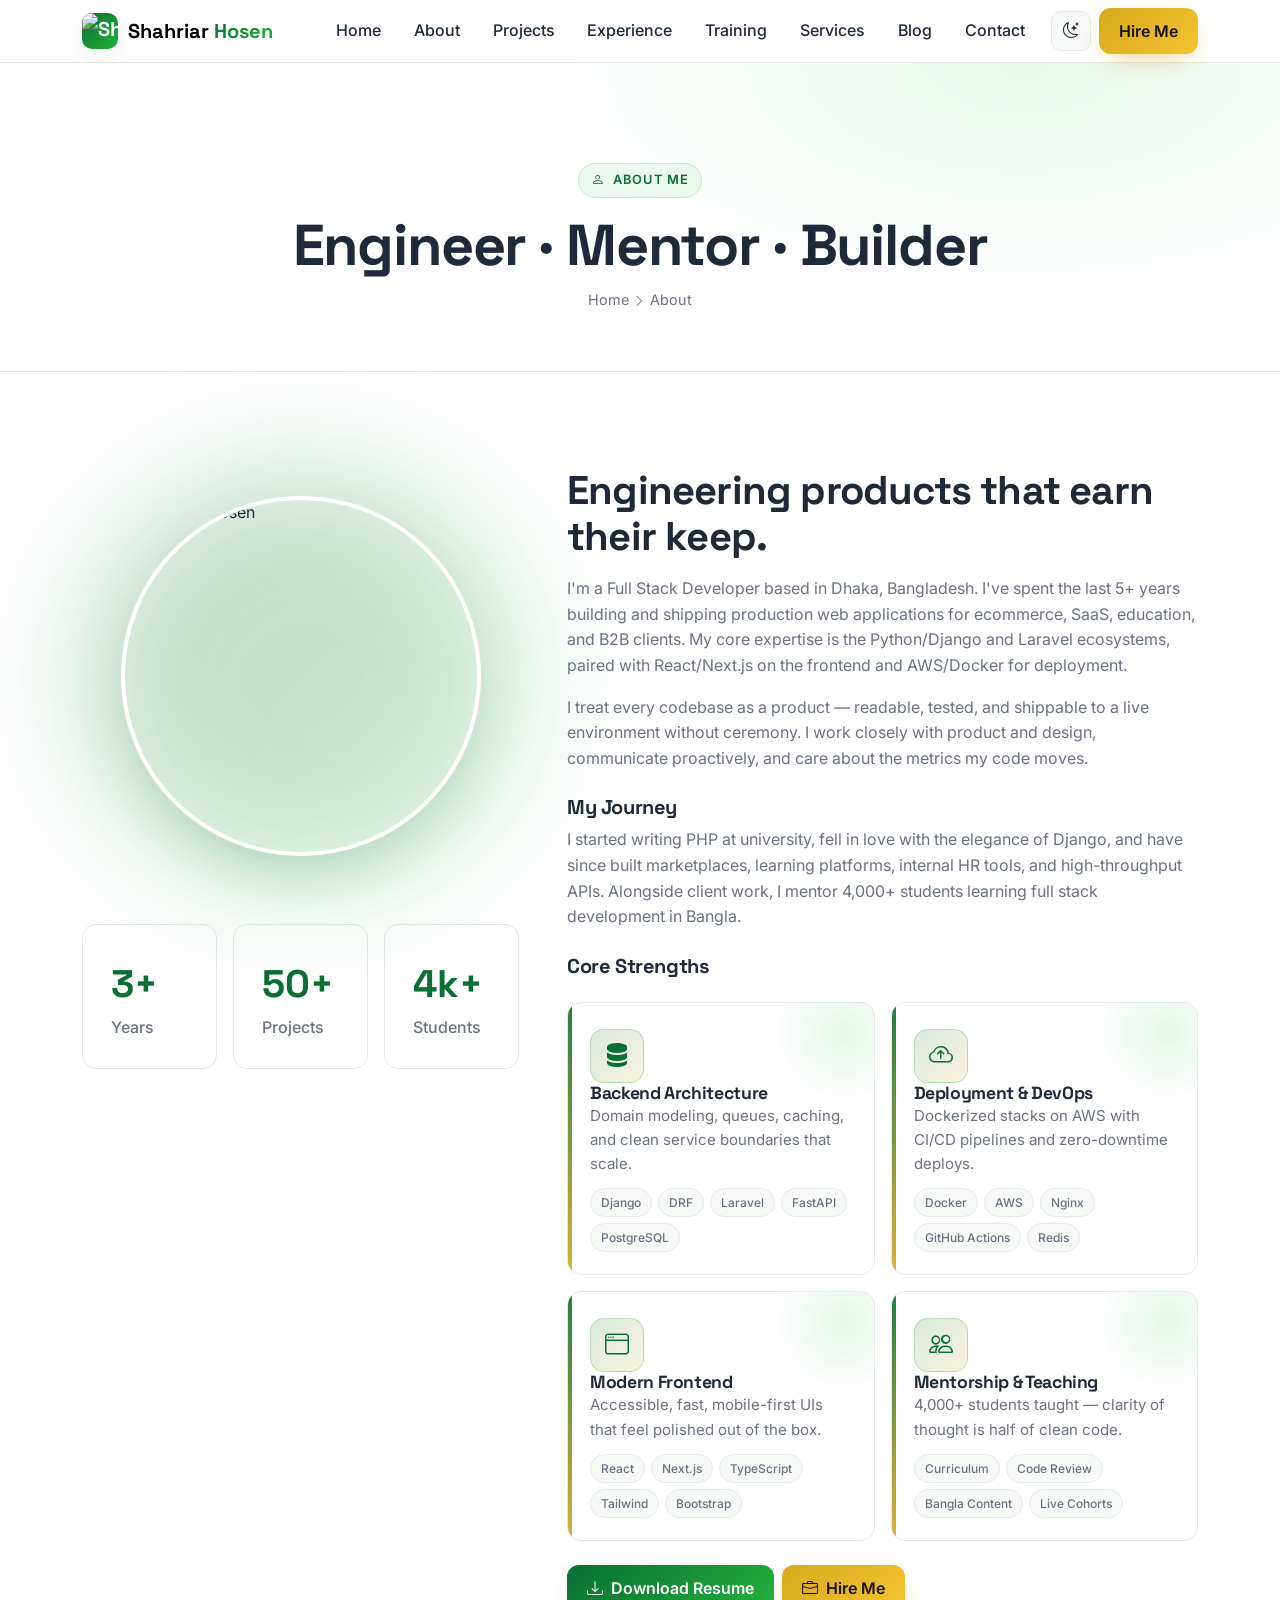
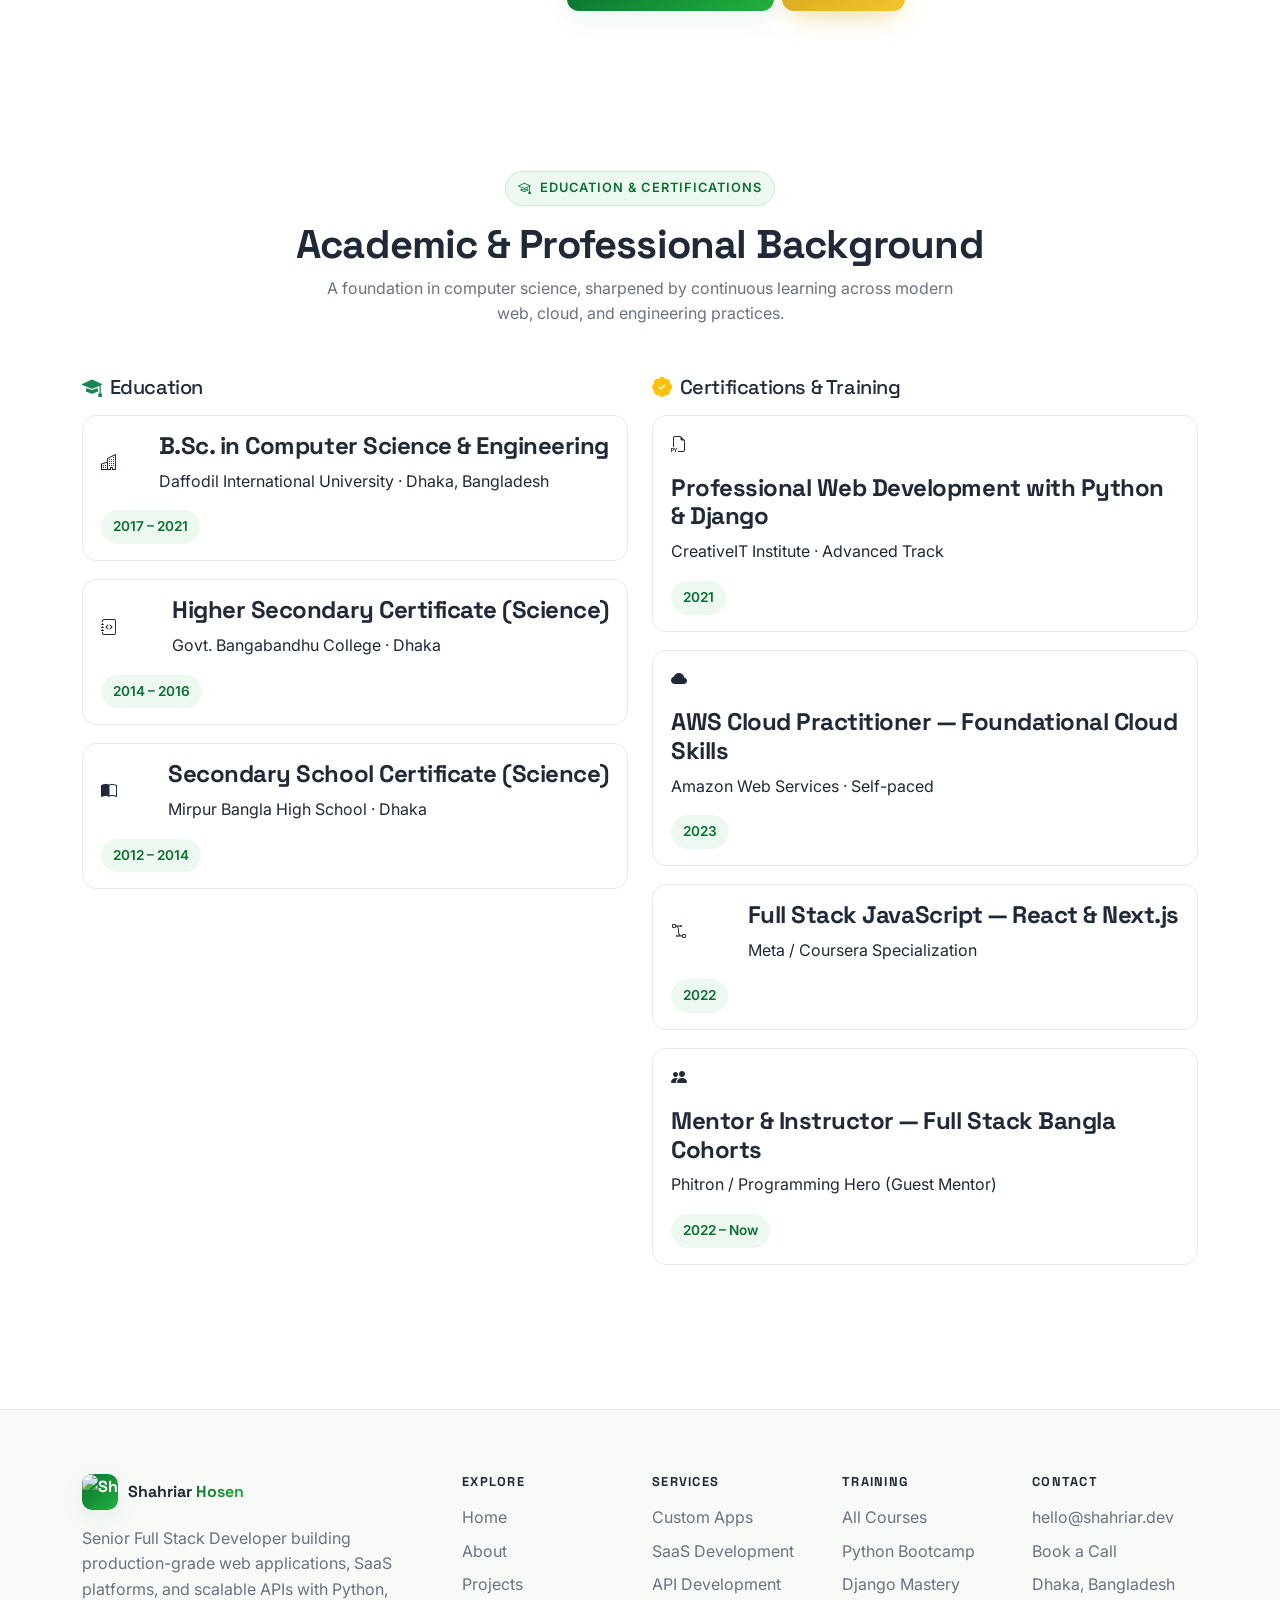
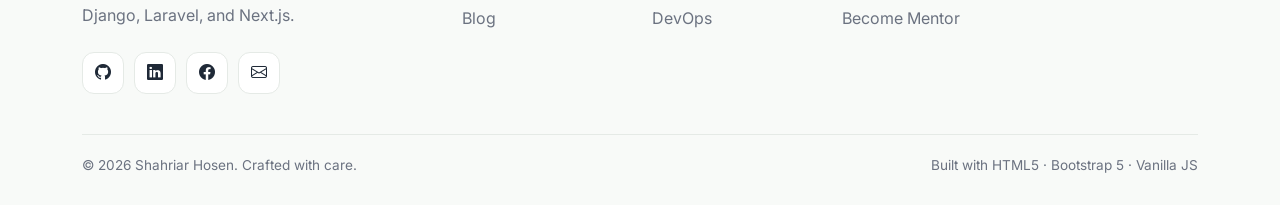
==== about.html @ 2d51bf76 "Forfolio HTML generated by lovable and copilot ai v1.0" ====
<!doctype html>
<html lang="en" data-theme="light">
<head>
<meta charset="utf-8" />
<meta name="viewport" content="width=device-width, initial-scale=1" />
<title>About — Shahriar Hosen, Full Stack Developer</title>
<meta name="description" content="Learn about Shahriar Hosen — a senior Full Stack Developer with 5+ years building production Django, Laravel, and Next.js applications." />
<meta name="author" content="Shahriar Hosen" />
<link rel="canonical" href="./about.html" />
<meta property="og:title" content="About — Shahriar Hosen, Full Stack Developer" />
<meta property="og:description" content="Learn about Shahriar Hosen — a senior Full Stack Developer with 5+ years building production Django, Laravel, and Next.js applications." />
<meta property="og:type" content="website" />
<meta property="og:image" content="https://avatars.githubusercontent.com/u/28825857?s=400" />
<meta name="twitter:card" content="summary_large_image" />
<meta name="theme-color" content="#0A6F32" />
<link rel="icon" href="data:image/svg+xml,%3Csvg xmlns='http://www.w3.org/2000/svg' viewBox='0 0 64 64'%3E%3Crect width='64' height='64' rx='14' fill='%230A6F32'/%3E%3Ctext x='32' y='42' font-size='32' font-family='Inter,sans-serif' font-weight='800' fill='white' text-anchor='middle'%3ESH%3C/text%3E%3C/svg%3E" />
<link href="https://cdn.jsdelivr.net/npm/bootstrap@5.3.3/dist/css/bootstrap.min.css" rel="stylesheet" />
<link href="https://cdn.jsdelivr.net/npm/bootstrap-icons@1.11.3/font/bootstrap-icons.min.css" rel="stylesheet" />
<link href="https://fonts.googleapis.com/css2?family=Inter:wght@400;500;600;700;800&family=Space+Grotesk:wght@500;600;700;800&display=swap" rel="stylesheet" />
<link href="assets/css/style.css" rel="stylesheet" />
<link href="assets/css/responsive.css" rel="stylesheet" />
</head>
<body>
<nav class="navbar navbar-expand-lg site-nav">
  <div class="container">
    <a class="navbar-brand navbar-brand-wrap" href="index.html">
      <span class="brand-mark"><img src="https://avatars.githubusercontent.com/u/28825857?s=400&u=d6f60e28d149f21e59a58ca9669ea88c9fa37190&v=4" alt="Shahriar Hosen"></span>
      <span>Shahriar <span class="text-gradient">Hosen</span></span>
    </a>
    <button class="navbar-toggler border-0" type="button" data-bs-toggle="collapse" data-bs-target="#mainNav"><i class="bi bi-list fs-3"></i></button>
    <div class="collapse navbar-collapse" id="mainNav">
      <ul class="navbar-nav ms-auto align-items-lg-center gap-lg-1">
        <li class="nav-item"><a class="nav-link" href="index.html">Home</a></li>
        <li class="nav-item"><a class="nav-link" href="about.html">About</a></li>
        <li class="nav-item"><a class="nav-link" href="projects.html">Projects</a></li>
        <li class="nav-item"><a class="nav-link" href="index.html#experience">Experience</a></li>
        <li class="nav-item"><a class="nav-link" href="training.html">Training</a></li>
        <li class="nav-item"><a class="nav-link" href="services.html">Services</a></li>
        <li class="nav-item"><a class="nav-link" href="blog.html">Blog</a></li>
        <li class="nav-item"><a class="nav-link" href="contact.html">Contact</a></li>
        <li class="nav-item ms-lg-2 d-flex align-items-center gap-2 mt-2 mt-lg-0">
          <button class="theme-toggle" data-theme-toggle aria-label="Toggle theme"><i data-theme-icon class="bi bi-moon-stars"></i></button>
          <a href="contact.html" class="btn btn-gold">Hire Me</a>
        </li>
      </ul>
    </div>
  </div>
</nav>
<header class="page-header">
  <div class="container text-center">
    <span class="eyebrow"><i class='bi bi-person'></i> About Me</span>
    <h1 class="mt-3">Engineer · Mentor · Builder</h1>
    <div class="breadcrumb-mini"><a href="index.html">Home</a> <i class="bi bi-chevron-right small"></i> About</div>
  </div>
</header>
<section class="section">
  <div class="container">
    <div class="row g-5 align-items-start">
      <div class="col-lg-5">
        <div class="portrait-wrap"><div class="portrait-glow"></div>
          <img class="portrait" src="https://avatars.githubusercontent.com/u/28825857?s=400&u=d6f60e28d149f21e59a58ca9669ea88c9fa37190&v=4" alt="Shahriar Hosen" />
        </div>
        <div class="row text-center mt-4 g-3">
          <div class="col-4"><div class="stat-card"><div class="stat-num">3+</div><div class="stat-label">Years</div></div></div>
          <div class="col-4"><div class="stat-card"><div class="stat-num">50+</div><div class="stat-label">Projects</div></div></div>
          <div class="col-4"><div class="stat-card"><div class="stat-num">4k+</div><div class="stat-label">Students</div></div></div>
        </div>
      </div>
      <div class="col-lg-7">
        <h2>Engineering products that earn their keep.</h2>
        <p class="mt-3">I'm a Full Stack Developer based in Dhaka, Bangladesh. I've spent the last 5+ years building and shipping production web applications for ecommerce, SaaS, education, and B2B clients. My core expertise is the Python/Django and Laravel ecosystems, paired with React/Next.js on the frontend and AWS/Docker for deployment.</p>
        <p>I treat every codebase as a product — readable, tested, and shippable to a live environment without ceremony. I work closely with product and design, communicate proactively, and care about the metrics my code moves.</p>
        <h3 class="mt-4">My Journey</h3>
        <p>I started writing PHP at university, fell in love with the elegance of Django, and have since built marketplaces, learning platforms, internal HR tools, and high-throughput APIs. Alongside client work, I mentor 4,000+ students learning full stack development in Bangla.</p>
        <h3 class="mt-4">Core Strengths</h3>
        <div class="row g-3 mt-1">
          <div class="col-md-6"><div class="skill-card"><div class="skill-icon"><i class="bi bi-server"></i></div><h3>Backend Architecture</h3><p>Domain modeling, queues, caching, and clean service boundaries that scale.</p><div class="skill-tags"><span>Django</span><span>DRF</span><span>Laravel</span><span>FastAPI</span><span>PostgreSQL</span></div></div></div>
          <div class="col-md-6"><div class="skill-card"><div class="skill-icon"><i class="bi bi-cloud-arrow-up"></i></div><h3>Deployment & DevOps</h3><p>Dockerized stacks on AWS with CI/CD pipelines and zero-downtime deploys.</p><div class="skill-tags"><span>Docker</span><span>AWS</span><span>Nginx</span><span>GitHub Actions</span><span>Redis</span></div></div></div>
          <div class="col-md-6"><div class="skill-card"><div class="skill-icon"><i class="bi bi-window"></i></div><h3>Modern Frontend</h3><p>Accessible, fast, mobile-first UIs that feel polished out of the box.</p><div class="skill-tags"><span>React</span><span>Next.js</span><span>TypeScript</span><span>Tailwind</span><span>Bootstrap</span></div></div></div>
          <div class="col-md-6"><div class="skill-card"><div class="skill-icon"><i class="bi bi-people"></i></div><h3>Mentorship & Teaching</h3><p>4,000+ students taught — clarity of thought is half of clean code.</p><div class="skill-tags"><span>Curriculum</span><span>Code Review</span><span>Bangla Content</span><span>Live Cohorts</span></div></div></div>
        </div>
        <div class="mt-4 d-flex flex-wrap gap-2">
          <a href="#" class="btn btn-primary-green"><i class="bi bi-download me-2"></i>Download Resume</a>
          <a href="contact.html" class="btn btn-gold"><i class="bi bi-briefcase me-2"></i>Hire Me</a>
        </div>
      </div>
    </div>
  </div>
</section>
<section class="section-tight">
  <div class="container">
    <div class="text-center mb-5">
      <span class="eyebrow"><i class="bi bi-mortarboard"></i> Education & Certifications</span>
      <h2 class="mt-3">Academic & Professional Background</h2>
      <p class="section-sub mx-auto mt-2">A foundation in computer science, sharpened by continuous learning across modern web, cloud, and engineering practices.</p>
    </div>
    <div class="row g-4">
      <div class="col-lg-6">
        <h3 class="h5 mb-3"><i class="bi bi-mortarboard-fill text-success me-2"></i>Education</h3>
        <div class="edu-grid">
          <div class="edu-card">
            <div class="edu-logo"><i class="bi bi-buildings"></i></div>
            <div class="edu-body">
              <h4>B.Sc. in Computer Science & Engineering</h4>
              <div class="edu-meta">Daffodil International University · Dhaka, Bangladesh</div>
            </div>
            <span class="edu-year">2017 – 2021</span>
          </div>
          <div class="edu-card">
            <div class="edu-logo"><i class="bi bi-journal-code"></i></div>
            <div class="edu-body">
              <h4>Higher Secondary Certificate (Science)</h4>
              <div class="edu-meta">Govt. Bangabandhu College · Dhaka</div>
            </div>
            <span class="edu-year">2014 – 2016</span>
          </div>
          <div class="edu-card">
            <div class="edu-logo"><i class="bi bi-book-half"></i></div>
            <div class="edu-body">
              <h4>Secondary School Certificate (Science)</h4>
              <div class="edu-meta">Mirpur Bangla High School · Dhaka</div>
            </div>
            <span class="edu-year">2012 – 2014</span>
          </div>
        </div>
      </div>
      <div class="col-lg-6">
        <h3 class="h5 mb-3"><i class="bi bi-patch-check-fill text-warning me-2"></i>Certifications & Training</h3>
        <div class="edu-grid">
          <div class="edu-card">
            <div class="edu-logo gold"><i class="bi bi-filetype-py"></i></div>
            <div class="edu-body">
              <h4>Professional Web Development with Python & Django</h4>
              <div class="edu-meta">CreativeIT Institute · Advanced Track</div>
            </div>
            <span class="edu-year">2021</span>
          </div>
          <div class="edu-card">
            <div class="edu-logo gold"><i class="bi bi-cloud-fill"></i></div>
            <div class="edu-body">
              <h4>AWS Cloud Practitioner — Foundational Cloud Skills</h4>
              <div class="edu-meta">Amazon Web Services · Self-paced</div>
            </div>
            <span class="edu-year">2023</span>
          </div>
          <div class="edu-card">
            <div class="edu-logo gold"><i class="bi bi-bezier2"></i></div>
            <div class="edu-body">
              <h4>Full Stack JavaScript — React & Next.js</h4>
              <div class="edu-meta">Meta / Coursera Specialization</div>
            </div>
            <span class="edu-year">2022</span>
          </div>
          <div class="edu-card">
            <div class="edu-logo gold"><i class="bi bi-people-fill"></i></div>
            <div class="edu-body">
              <h4>Mentor & Instructor — Full Stack Bangla Cohorts</h4>
              <div class="edu-meta">Phitron / Programming Hero (Guest Mentor)</div>
            </div>
            <span class="edu-year">2022 – Now</span>
          </div>
        </div>
      </div>
    </div>
  </div>
</section>
<footer class="site-footer">
  <div class="container">
    <div class="row g-4">
      <div class="col-lg-4">
        <a class="navbar-brand navbar-brand-wrap" href="index.html"><span class="brand-mark"><img src="https://avatars.githubusercontent.com/u/28825857?s=400&u=d6f60e28d149f21e59a58ca9669ea88c9fa37190&v=4" alt="Shahriar Hosen"></span><span>Shahriar <span class="text-gradient">Hosen</span></span></a>
        <p class="mt-3" style="max-width:340px">Senior Full Stack Developer building production-grade web applications, SaaS platforms, and scalable APIs with Python, Django, Laravel, and Next.js.</p>
        <div class="social-row">
          <a class="social-icon" href="https://github.com/cseshahriar" aria-label="GitHub"><i class="bi bi-github"></i></a>
          <a class="social-icon" href="#" aria-label="LinkedIn"><i class="bi bi-linkedin"></i></a>
          <a class="social-icon" href="#" aria-label="Facebook"><i class="bi bi-facebook"></i></a>
          <a class="social-icon" href="mailto:hello@shahriar.dev" aria-label="Email"><i class="bi bi-envelope"></i></a>
        </div>
      </div>
      <div class="col-6 col-lg-2"><h6>Explore</h6><ul><li><a href="index.html">Home</a></li><li><a href="about.html">About</a></li><li><a href="projects.html">Projects</a></li><li><a href="blog.html">Blog</a></li></ul></div>
      <div class="col-6 col-lg-2"><h6>Services</h6><ul><li><a href="services.html">Custom Apps</a></li><li><a href="services.html">SaaS Development</a></li><li><a href="services.html">API Development</a></li><li><a href="services.html">DevOps</a></li></ul></div>
      <div class="col-6 col-lg-2"><h6>Training</h6><ul><li><a href="training.html">All Courses</a></li><li><a href="training.html">Python Bootcamp</a></li><li><a href="training.html">Django Mastery</a></li><li><a href="training.html">Become Mentor</a></li></ul></div>
      <div class="col-6 col-lg-2"><h6>Contact</h6><ul><li><a href="mailto:hello@shahriar.dev">hello@shahriar.dev</a></li><li><a href="contact.html">Book a Call</a></li><li><a href="contact.html">Dhaka, Bangladesh</a></li></ul></div>
    </div>
    <div class="footer-bottom d-md-flex justify-content-between align-items-center">
      <div>© <span id="year"></span> Shahriar Hosen. Crafted with care.</div>
      <div class="mt-2 mt-md-0">Built with HTML5 · Bootstrap 5 · Vanilla JS</div>
    </div>
  </div>
</footer>
<script src="https://cdn.jsdelivr.net/npm/bootstrap@5.3.3/dist/js/bootstrap.bundle.min.js"></script>
<script src="assets/js/main.js"></script>
</body></html>
---- assets/css/style.css ----
/* ============================================================
   Shahriar Hosen — Full Stack Developer
   Premium Brand Stylesheet
   ============================================================ */

:root {
  --green-900: #074d24;
  --green-700: #0A6F32;
  --green-500: #22B13D;
  --green-400: #65BC33;
  --gold-500: #D6A91D;
  --gold-400: #F4C430;

  --bg: #FFFFFF;
  --bg-soft: #F8FAF8;
  --bg-elev: #FFFFFF;
  --border: #E5EAE6;
  --text: #1F2937;
  --text-muted: #6B7280;
  --shadow-sm: 0 1px 2px rgba(15, 23, 42, .06);
  --shadow-md: 0 8px 24px rgba(10, 111, 50, .08);
  --shadow-lg: 0 24px 60px -20px rgba(10, 111, 50, .25);

  --grad-primary: linear-gradient(135deg, #0A6F32, #22B13D);
  --grad-secondary: linear-gradient(135deg, #22B13D, #65BC33);
  --grad-cta: linear-gradient(135deg, #D6A91D, #F4C430);

  --radius-sm: 8px;
  --radius: 14px;
  --radius-lg: 22px;
  --font-sans: "Inter", system-ui, -apple-system, "Segoe UI", Roboto, "Helvetica Neue", Arial, sans-serif;
  --font-display: "Space Grotesk", "Inter", sans-serif;

  --nav-h: 72px;
}

[data-theme="dark"] {
  --bg: #0b1410;
  --bg-soft: #0f1b15;
  --bg-elev: #122016;
  --border: #1c2c23;
  --text: #e7eee9;
  --text-muted: #93a39a;
  --shadow-md: 0 8px 24px rgba(0, 0, 0, .35);
  --shadow-lg: 0 24px 60px -20px rgba(0, 0, 0, .6);
}

/* ---------- Base ---------- */
* { box-sizing: border-box; }
html { scroll-behavior: smooth; }
body {
  font-family: var(--font-sans);
  background: var(--bg);
  color: var(--text);
  line-height: 1.6;
  -webkit-font-smoothing: antialiased;
  margin: 0;
}
h1,h2,h3,h4,h5 { font-family: var(--font-display); font-weight: 700; color: var(--text); letter-spacing: -.02em; }
h1 { font-size: clamp(2.2rem, 5vw, 3.6rem); line-height: 1.08; }
h2 { font-size: clamp(1.8rem, 3.4vw, 2.5rem); line-height: 1.15; }
h3 { font-size: 1.25rem; }
p { color: var(--text-muted); }
a { color: var(--green-700); text-decoration: none; }
a:hover { color: var(--green-500); }
.section { padding: 96px 0; }
.section-tight { padding: 64px 0; }
.eyebrow {
  display: inline-flex; align-items: center; gap: 8px;
  font-size: .8rem; font-weight: 600; letter-spacing: .08em; text-transform: uppercase;
  color: var(--green-700); background: rgba(34,177,61,.08);
  padding: 6px 12px; border-radius: 999px; border: 1px solid rgba(34,177,61,.18);
}
.text-gradient {
  background: var(--grad-primary);
  -webkit-background-clip: text; background-clip: text; color: transparent;
}
.bg-soft { background: var(--bg-soft); }
.divider { height: 1px; background: var(--border); border: 0; }

/* ---------- Buttons ---------- */
.btn { font-weight: 600; border-radius: 12px; padding: .7rem 1.25rem; transition: all .2s ease; border: 1px solid transparent; }
.btn-primary-green { background: var(--grad-primary); color: #fff; border: none; box-shadow: var(--shadow-md); }
.btn-primary-green:hover { color: #fff; transform: translateY(-2px); box-shadow: var(--shadow-lg); }
.btn-outline-green { background: transparent; color: var(--green-700); border: 1px solid var(--green-700); }
.btn-outline-green:hover { background: var(--green-700); color: #fff; }
.btn-gold {
  background: var(--grad-cta); color: #1a1300; border: none;
  box-shadow: 0 10px 28px -10px rgba(214,169,29,.6);
}
.btn-gold:hover { color: #1a1300; transform: translateY(-2px); filter: brightness(1.05); }
.btn-ghost { background: transparent; color: var(--text); border: 1px solid var(--border); }
.btn-ghost:hover { background: var(--bg-soft); }

.back-to-top {
  position: fixed;
  right: 24px;
  bottom: 24px;
  width: 46px;
  height: 46px;
  display: grid;
  place-items: center;
  border-radius: 14px;
  background: var(--bg-elev);
  color: var(--text);
  border: 1px solid var(--border);
  box-shadow: var(--shadow-md);
  opacity: 0;
  visibility: hidden;
  transform: translateY(12px);
  transition: opacity .2s ease, transform .2s ease, visibility .2s ease, background .2s ease;
  z-index: 1050;
}
.back-to-top.show {
  opacity: 1;
  visibility: visible;
  transform: translateY(0);
}
.back-to-top:hover {
  background: var(--bg-soft);
  transform: translateY(-2px);
}

/* ---------- Navbar ---------- */
.navbar-brand-wrap { display: flex; align-items: center; gap: 10px; font-weight: 800; font-family: var(--font-display); }
.brand-mark {
  width: 36px; height: 36px; border-radius: 10px;
  background: var(--grad-primary); display: grid; place-items: center;
  color: #fff; font-weight: 800; font-family: var(--font-display);
  box-shadow: var(--shadow-md);
  overflow: hidden;
}
.brand-mark img {
  width: 100%;
  height: 100%;
  object-fit: cover;
  display: block;
}
.site-nav {
  position: sticky; top: 0; z-index: 1030; background: rgba(255,255,255,.85);
  backdrop-filter: saturate(180%) blur(14px);
  -webkit-backdrop-filter: saturate(180%) blur(14px);
  border-bottom: 1px solid var(--border);
}
[data-theme="dark"] .site-nav { background: rgba(11,20,16,.8); }
.site-nav .nav-link { color: var(--text); font-weight: 500; padding: .5rem .9rem !important; border-radius: 8px; }
.site-nav .nav-link:hover { color: var(--green-700); background: var(--bg-soft); }
.site-nav .nav-link.active {
  color: var(--green-700);
  text-decoration: underline;
  text-decoration-color: var(--green-700);
  text-decoration-thickness: 2px;
  text-underline-offset: 6px;
}
.theme-toggle {
  background: var(--bg-soft); border: 1px solid var(--border); color: var(--text);
  width: 40px; height: 40px; border-radius: 10px; display: inline-grid; place-items: center;
}
.theme-toggle:hover { color: var(--green-700); }

/* ---------- Hero ---------- */
.hero {
  position: relative; overflow: hidden;
  padding: 96px 0 80px;
  background: radial-gradient(1200px 600px at 80% -10%, rgba(34,177,61,.12), transparent 60%),
              radial-gradient(800px 400px at -10% 30%, rgba(214,169,29,.08), transparent 60%),
              var(--bg);
}
.hero-badge {
  display: inline-flex; align-items: center; gap: 8px;
  background: var(--bg-elev); border: 1px solid var(--border);
  padding: 8px 14px; border-radius: 999px; font-size: .85rem; font-weight: 500;
  box-shadow: var(--shadow-sm);
}
.hero-badge .dot { width: 8px; height: 8px; border-radius: 50%; background: var(--green-500); box-shadow: 0 0 0 4px rgba(34,177,61,.18); animation: pulseDot 2s infinite; }
@keyframes pulseDot { 0%,100%{box-shadow:0 0 0 4px rgba(34,177,61,.18);} 50%{box-shadow:0 0 0 8px rgba(34,177,61,.06);} }

.hero h1 strong { font-weight: 800; }
.hero-sub { font-size: 1.125rem; max-width: 560px; }

.social-row { display: flex; gap: 10px; margin-top: 24px; }
.social-icon {
  width: 42px; height: 42px; border-radius: 12px; display: grid; place-items: center;
  background: var(--bg-elev); border: 1px solid var(--border); color: var(--text);
  transition: all .2s ease;
}
.social-icon:hover { color: #fff; background: var(--grad-primary); border-color: transparent; transform: translateY(-2px); }

/* Hero portrait */
.portrait-wrap {
  position: relative; padding: 28px; display: grid; place-items: center;
}
.portrait-glow {
  position: absolute; inset: 0; border-radius: 50%;
  background: var(--grad-primary); filter: blur(60px); opacity: .25;
}
.portrait {
  position: relative; width: min(360px, 80vw); aspect-ratio: 1/1;
  border-radius: 50%; object-fit: cover;
  border: 4px solid var(--bg);
  box-shadow: var(--shadow-lg), 0 0 0 1px var(--border);
}
.float-card {
  position: absolute; background: var(--bg-elev); border: 1px solid var(--border);
  padding: 10px 14px; border-radius: 12px; display: flex; align-items: center; gap: 10px;
  font-size: .85rem; font-weight: 600; box-shadow: var(--shadow-md);
  animation: floaty 6s ease-in-out infinite;
}
.float-card i { color: var(--green-700); font-size: 1.2rem; }
/* LEFT SIDE */
.float-card.f1 {
    top: 5%;
    left: 0%;
}

.float-card.f2 {
    top: 28%;
    left: -8%;
    animation-delay: .5s;
}

.float-card.f3 {
    top: 52%;
    left: -15%;
    animation-delay: 1s;
}

.float-card.f4 {
    top: 76%;
    left: -12%;
    animation-delay: 1.5s;
}

/* RIGHT SIDE */
.float-card.f5 {
    top: 5%;
    right: 0%;
    animation-delay: .3s;
}

.float-card.f6 {
    top: 28%;
    right: -10%;
    animation-delay: .8s;
}

.float-card.f7 {
    top: 52%;
    right: -14%;
    animation-delay: 1.3s;
}

.float-card.f8 {
    top: 76%;
    right: -2%;
    animation-delay: 1.8s;
}
@keyframes floaty { 0%,100%{transform:translateY(0);} 50%{transform:translateY(-10px);} }

@media (max-width: 992px) {
  .portrait-wrap { padding: 16px; }
  .portrait { width: min(320px, 70vw); }
  .float-card {
    font-size: .82rem; padding: 8px 12px; gap: 8px;
    box-shadow: 0 14px 35px rgba(0,0,0,.08);
  }
  .float-card.f1 { top: 6%; left: 4%; }
  .float-card.f2 { top: 28%; left: -2%; }
  .float-card.f3 { top: 52%; left: 0%; }
  .float-card.f4 { top: 76%; left: 6%; }
  .float-card.f5 { top: 6%; right: 4%; }
  .float-card.f6 { top: 28%; right: 0%; }
  .float-card.f7 { top: 52%; right: -2%; }
  .float-card.f8 { top: 74%; right: 6%; }
}

@media (max-width: 768px) {
  .portrait-wrap { margin: 0 auto; padding: 10px; }
  .portrait { width: min(280px, 80vw); }
  .float-card { display: none; }
}

/* ---------- Stats ---------- */
.stat-card {
  background: var(--bg-elev); border: 1px solid var(--border);
  border-radius: var(--radius); padding: 28px; text-align: left;
  transition: transform .25s ease, box-shadow .25s ease, border-color .25s ease;
}
.stat-card:hover { transform: translateY(-4px); box-shadow: var(--shadow-md); border-color: rgba(34,177,61,.35); }
.stat-num { font-family: var(--font-display); font-size: 2.4rem; font-weight: 800; color: var(--green-700); }
.stat-label { color: var(--text-muted); font-weight: 500; }

/* ---------- Cards ---------- */
.feature-card, .tech-card, .project-card, .service-card, .course-card, .why-card {
  background: var(--bg-elev); border: 1px solid var(--border); border-radius: var(--radius);
  padding: 24px; height: 100%; transition: all .25s ease;
}

/* contact panel style */
.feature-card.contact-card {
  display: flex;
  flex-direction: column;
  justify-content: center;
  align-items: stretch;
  gap: 1.3rem;
}
.contact-card p {
  max-width: 560px;
}
.contact-list {
  list-style: none;
  margin: 0;
  padding: 0;
  display: grid;
  gap: 1rem;
  max-width: 420px;
}
.contact-list li {
  display: flex;
  align-items: center;
  gap: 0.9rem;
  color: var(--text);
  line-height: 1.5;
}
.contact-list li i {
  flex-shrink: 0;
  width: 30px;
  height: 30px;
  display: grid;
  place-items: center;
  color: var(--green-700);
  font-size: 1.1rem;
}
.contact-list li a,
.contact-list li span {
  color: inherit;
  text-decoration: none;
}
.contact-list li a:hover {
  color: var(--green-700);
}
.feature-card:hover, .tech-card:hover, .service-card:hover, .why-card:hover {
  transform: translateY(-4px); box-shadow: var(--shadow-md); border-color: rgba(34,177,61,.35);
}
.icon-square {
  width: 48px; height: 48px; border-radius: 12px; display: grid; place-items: center;
  background: rgba(34,177,61,.08); color: var(--green-700); font-size: 1.25rem; margin-bottom: 14px;
}

/* Tech */
.tech-chip {
  display: inline-flex; align-items: center; gap: 8px;
  background: var(--bg-soft); border: 1px solid var(--border);
  padding: 8px 14px; border-radius: 999px; font-size: .9rem; font-weight: 500; margin: 4px;
}
.tech-chip i { color: var(--green-700); }

/* Projects */
.project-card { padding: 0; overflow: hidden; display: flex; flex-direction: column; }
.project-thumb {
  aspect-ratio: 16/9; background: var(--grad-primary);
  position: relative; overflow: hidden;
}
.project-thumb::after {
  content: ""; position: absolute; inset: 0;
  background:
    radial-gradient(circle at 30% 30%, rgba(255,255,255,.18), transparent 40%),
    repeating-linear-gradient(45deg, rgba(255,255,255,.05) 0 10px, transparent 10px 20px);
}
.project-thumb.cat-ecommerce { background: linear-gradient(135deg,#0A6F32,#65BC33); }
.project-thumb.cat-lms       { background: linear-gradient(135deg,#22B13D,#D6A91D); }
.project-thumb.cat-saas      { background: linear-gradient(135deg,#0A6F32,#0e3b6e); }
.project-thumb.cat-api       { background: linear-gradient(135deg,#1c1c1c,#0A6F32); }
.project-thumb.cat-inventory { background: linear-gradient(135deg,#22B13D,#0A6F32); }
.project-thumb .ptype {
  position: absolute; top: 14px; left: 14px;
  background: rgba(0,0,0,.45); color: #fff; padding: 4px 10px; border-radius: 999px;
  font-size: .75rem; font-weight: 600; letter-spacing: .04em;
}
.project-body { padding: 22px; display: flex; flex-direction: column; gap: 10px; flex: 1; }
.project-meta { display: flex; flex-wrap: wrap; gap: 6px; }
.project-meta span {
  background: var(--bg-soft); border: 1px solid var(--border);
  font-size: .72rem; padding: 4px 8px; border-radius: 6px; color: var(--text);
}
.project-badge {
  display: inline-flex;
  align-items: center;
  font-size: .72rem;
  font-weight: 700;
  letter-spacing: .04em;
  text-transform: uppercase;
  padding: 6px 12px;
  border-radius: 999px;
  border: 1px solid transparent;
  width: fit-content;
}
.project-badge.company {
  color: var(--green-700);
  background: rgba(10,111,50,.1);
  border-color: rgba(10,111,50,.14);
}
.project-badge.personal {
  color: #b8860b;
  background: rgba(214,169,29,.12);
  border-color: rgba(214,169,29,.2);
}
.project-actions { display: flex; gap: 10px; margin-top: auto; padding-top: 8px; }

/* Timeline */
.timeline { position: relative; padding-left: 28px; }
.timeline::before { content: ""; position: absolute; left: 10px; top: 0; bottom: 0; width: 2px; background: var(--border); }
.timeline-item { position: relative; padding-bottom: 36px; }
.timeline-item::before {
  content: ""; position: absolute; left: -23px; top: 6px; width: 16px; height: 16px; border-radius: 50%;
  background: var(--grad-primary); box-shadow: 0 0 0 4px var(--bg);
}
.timeline-card { background: var(--bg-elev); border: 1px solid var(--border); border-radius: var(--radius); padding: 22px; }
.timeline-card .role { font-weight: 700; color: var(--text); }
.timeline-card .company { color: var(--green-700); font-weight: 600; }
.timeline-card .period { font-size: .85rem; color: var(--text-muted); }

/* Courses */
.course-card { padding: 0; overflow: hidden; display: flex; flex-direction: column; }
.course-thumb { aspect-ratio: 16/10; background: var(--grad-secondary); position: relative; display: grid; place-items: center; color: #fff; }
.course-thumb .ctitle { font-family: var(--font-display); font-weight: 700; font-size: 1.5rem; text-align: center; padding: 0 16px; }
.course-thumb .ribbon {
  position: absolute; top: 12px; left: 12px;
  background: var(--grad-cta); color: #1a1300; padding: 4px 10px; border-radius: 999px;
  font-size: .72rem; font-weight: 700; letter-spacing: .04em;
}
.course-body { padding: 20px; display: flex; flex-direction: column; gap: 10px; flex: 1; }
.rating-row { display: flex; align-items: center; gap: 8px; font-size: .9rem; color: var(--text-muted); }
.rating-row .stars { color: var(--gold-500); }
.course-meta { display: flex; flex-wrap: wrap; gap: 12px; font-size: .82rem; color: var(--text-muted); }
.course-meta i { color: var(--green-700); margin-right: 4px; }
.course-price { display: flex; align-items: center; justify-content: space-between; margin-top: auto; padding-top: 8px; border-top: 1px solid var(--border); }
.course-price .price { font-family: var(--font-display); font-weight: 800; color: var(--green-700); font-size: 1.25rem; }
.course-price .old { color: var(--text-muted); text-decoration: line-through; font-size: .85rem; margin-left: 6px; font-weight: 500; }

/* Testimonials */
.testimonial {
  background: var(--bg-elev); border: 1px solid var(--border); border-radius: var(--radius);
  padding: 28px; height: 100%;
}
.testimonial .quote { font-size: 1.02rem; color: var(--text); }
.testimonial .author { display: flex; align-items: center; gap: 12px; margin-top: 16px; }
.testimonial .avatar { width: 44px; height: 44px; border-radius: 50%; background: var(--grad-primary); color: #fff; display: grid; place-items: center; font-weight: 700; }

/* Accordion */
.accordion-button {
  font-weight: 600; color: var(--text); background: var(--bg-elev);
  border: 1px solid var(--border) !important; border-radius: 12px !important; margin-bottom: 10px;
}
.accordion-button:not(.collapsed) { color: var(--green-700); background: rgba(34,177,61,.06); box-shadow: none; }
.accordion-button:focus { box-shadow: 0 0 0 3px rgba(34,177,61,.15); }
.accordion-item { background: transparent; border: 0; }
.accordion-body { color: var(--text-muted); padding-top: 4px; }

/* Forms */
.form-control, .form-select {
  background: var(--bg-elev); color: var(--text);
  border: 1px solid var(--border); border-radius: 12px; padding: .75rem 1rem;
}
.form-control:focus, .form-select:focus { border-color: var(--green-500); box-shadow: 0 0 0 4px rgba(34,177,61,.15); background: var(--bg-elev); color: var(--text); }
label { font-weight: 500; color: var(--text); margin-bottom: 6px; }

/* CTA banner */
.cta-banner {
  background: var(--grad-primary); color: #fff; border-radius: var(--radius-lg);
  padding: 56px; text-align: center; position: relative; overflow: hidden;
  box-shadow: var(--shadow-lg);
}
.cta-banner h2 { color: #fff; }
.cta-banner p { color: rgba(255,255,255,.85); }
.cta-banner::before {
  content: ""; position: absolute; inset: 0;
  background: radial-gradient(circle at 80% 20%, rgba(255,255,255,.18), transparent 50%);
}
.cta-banner > * { position: relative; }

/* Filter chips */
.filter-bar { display: flex; flex-wrap: wrap; gap: 8px; justify-content: center; margin-bottom: 32px; }
.filter-chip {
  background: var(--bg-elev); border: 1px solid var(--border); color: var(--text);
  padding: 8px 16px; border-radius: 999px; font-size: .9rem; font-weight: 500; cursor: pointer; transition: all .2s ease;
}
.filter-chip:hover { border-color: var(--green-500); color: var(--green-700); }
.filter-chip.active { background: var(--grad-primary); color: #fff; border-color: transparent; }

/* Blog */
.blog-card { background: var(--bg-elev); border: 1px solid var(--border); border-radius: var(--radius); overflow: hidden; height: 100%; display: flex; flex-direction: column; transition: all .25s ease; }
.blog-card:hover { transform: translateY(-4px); box-shadow: var(--shadow-md); }
.blog-thumb { aspect-ratio: 16/9; background: var(--grad-secondary); position: relative; }
.blog-thumb .cat { position: absolute; top: 12px; left: 12px; background: rgba(0,0,0,.5); color: #fff; padding: 4px 10px; border-radius: 999px; font-size: .72rem; font-weight: 600; }
.blog-body { padding: 22px; display: flex; flex-direction: column; gap: 10px; flex: 1; }
.blog-meta { font-size: .8rem; color: var(--text-muted); }

/* Footer */
footer.site-footer {
  background: var(--bg-soft); border-top: 1px solid var(--border);
  padding: 64px 0 28px; margin-top: 80px;
}
footer h6 { font-family: var(--font-display); font-weight: 700; text-transform: uppercase; font-size: .8rem; letter-spacing: .1em; color: var(--text); margin-bottom: 16px; }
footer ul { list-style: none; padding: 0; margin: 0; }
footer li { margin-bottom: 8px; }
footer a { color: var(--text-muted); }
footer a:hover { color: var(--green-700); }
.footer-bottom { border-top: 1px solid var(--border); margin-top: 40px; padding-top: 20px; color: var(--text-muted); font-size: .85rem; }

/* Page header */
.page-header {
  padding: 100px 0 60px;
  background: radial-gradient(800px 400px at 80% 0%, rgba(34,177,61,.10), transparent 60%), var(--bg);
  border-bottom: 1px solid var(--border);
}
.page-header h1 { margin-bottom: 12px; }
.breadcrumb-mini { color: var(--text-muted); font-size: .9rem; }
.breadcrumb-mini a { color: var(--text-muted); }
.breadcrumb-mini a:hover { color: var(--green-700); }

/* Modal */
.modal-content { background: var(--bg-elev); color: var(--text); border-radius: var(--radius-lg); border: 1px solid var(--border); }

/* Utilities */
.reveal { opacity: 0; transform: translateY(20px); transition: all .7s ease; }
.reveal.visible { opacity: 1; transform: translateY(0); }
.line-clamp-3 { display: -webkit-box; -webkit-line-clamp: 3; -webkit-box-orient: vertical; overflow: hidden; }

/* ---------- Skills / Strengths refined ---------- */
.skill-card {
  position: relative;
  background: var(--bg-elev);
  border: 1px solid var(--border);
  border-radius: var(--radius);
  padding: 26px 22px 22px;
  height: 100%;
  overflow: hidden;
  transition: transform .25s ease, box-shadow .25s ease, border-color .25s ease;
}
.skill-card::before {
  content: ""; position: absolute; left: 0; top: 0; bottom: 0; width: 4px;
  background: linear-gradient(180deg, var(--green-700), #D6A91D);
  opacity: .9;
}
.skill-card::after {
  content: ""; position: absolute; right: -40px; top: -40px; width: 140px; height: 140px;
  background: radial-gradient(circle, rgba(34,177,61,.12), transparent 70%);
  border-radius: 50%;
}
.skill-card:hover {
  transform: translateY(-6px);
  box-shadow: 0 18px 40px -18px rgba(10,111,50,.35);
  border-color: rgba(34,177,61,.45);
}
.skill-card .skill-header {
  display: flex;
  align-items: center;
  gap: 12px;
  margin-bottom: 18px;
}
.skill-card .skill-header h3 {
  margin: 0;
}
.skill-card .skill-icon {
  width: 54px; height: 54px; border-radius: 14px; display: grid; place-items: center;
  background: linear-gradient(135deg, rgba(10,111,50,.15), rgba(214,169,29,.15));
  color: var(--green-700); font-size: 1.5rem; margin: 0;
  border: 1px solid rgba(34,177,61,.25);
}
.skill-card h3 {
  font-size: 1.1rem;
  margin: 0;
}
.skill-card p { color: var(--text-muted); font-size: .94rem; margin-bottom: 12px; }
.skill-tags { display: flex; flex-wrap: wrap; gap: 6px; }
.skill-tags span {
  font-size: .75rem; font-weight: 500; padding: 4px 10px;
  background: var(--bg-soft); border: 1px solid var(--border);
  border-radius: 999px; color: var(--text-muted);
}

/* ---------- Education timeline ---------- */
.section-sub { color: var(--text-muted); max-width: 640px; }
.edu-grid { display: grid; gap: 18px; }
.edu-card {
  display: flex;
  flex-wrap: wrap;
  align-items: center;
  justify-content: space-between;
  gap: 16px;
  background: var(--bg-elev); border: 1px solid var(--border);
  border-radius: var(--radius); padding: 16px 18px;
  transition: all .25s ease;
}
.edu-card:hover { transform: translateY(-1px); border-color: rgba(34,177,61,.4); box-shadow: var(--shadow-md); }
.edu-year {
  font-weight: 600; color: var(--green-700);
  background: rgba(34,177,61,.08); padding: 6px 12px; border-radius: 999px; font-size: .85rem; white-space: nowrap;
}
.edu-title {
  font-size: 1rem;
  font-weight: 700;
  color: var(--text);
}
.edu-sub {
  color: var(--text-muted);
  margin-top: 4px;
}
@media (max-width: 575px) {
  .edu-card { justify-content: flex-start; }
  .edu-year { order: 3; width: 100%; }
}

/* ---------- Home About refined ---------- */
.about-portrait-card {
  position: relative;
  background: var(--bg-elev);
  border: 1px solid var(--border);
  border-radius: calc(var(--radius) + 8px);
  padding: 22px;
  box-shadow: 0 24px 60px -30px rgba(10,111,50,.35);
}
.about-portrait-card .portrait-wrap { margin: 0 auto; }
.about-portrait-card .portrait {
  width: 100%; max-width: 100%; aspect-ratio: 1/1; object-fit: cover;
  border-radius: var(--radius); border: 1px solid var(--border);
}
.about-badge {
  position: absolute; top: 14px; right: 14px;
  background: linear-gradient(135deg, #0A6F32, #22B13D); color: #fff;
  font-size: .78rem; font-weight: 600;
  padding: 6px 12px; border-radius: 999px;
  box-shadow: 0 8px 20px -8px rgba(10,111,50,.6);
}
.about-badge i { color: #D6A91D; margin-right: 4px; }
.mini-stat {
  text-align: center; padding: 14px 8px;
  background: var(--bg-soft); border: 1px solid var(--border);
  border-radius: var(--radius);
}
.mini-num {
  font-family: var(--font-display); font-size: 1.7rem; font-weight: 800; color: var(--green-700); line-height: 1;
}
.mini-num span { color: #D6A91D; }
.mini-label { font-size: .8rem; color: var(--text-muted); margin-top: 4px; font-weight: 500; }
.lead-soft { color: var(--text-muted); font-size: 1.02rem; line-height: 1.7; }
.lead-soft strong { color: var(--text); }
.value-pill {
  display: flex; gap: 12px; align-items: flex-start;
  background: var(--bg-elev); border: 1px solid var(--border);
  border-radius: 14px; padding: 14px;
  transition: all .25s ease;
}
.value-pill:hover { transform: translateY(-3px); border-color: rgba(34,177,61,.4); box-shadow: var(--shadow-md); }
.value-pill .vp-icon {
  flex: 0 0 38px; width: 38px; height: 38px; border-radius: 10px;
  display: grid; place-items: center;
  background: linear-gradient(135deg, rgba(10,111,50,.15), rgba(214,169,29,.15));
  color: var(--green-700); font-size: 1.05rem;
  border: 1px solid rgba(34,177,61,.25);
}
.value-pill strong { display: block; font-size: .95rem; }
.value-pill small { color: var(--text-muted); font-size: .82rem; }

/* ---------- Skill list with progress ---------- */
.skill-list { list-style: none; padding: 0; margin: 14px 0 0; display: grid; gap: 14px; }
.skill-list li {
  display: grid; grid-template-columns: 1fr auto; align-items: center; row-gap: 6px;
}
.skill-list li > span:first-child { font-weight: 600; font-size: .92rem; }
.skill-list .pct { font-size: .8rem; font-weight: 700; color: var(--green-700); }
.skill-list .bar {
  grid-column: 1 / -1; height: 6px; border-radius: 999px;
  background: var(--bg-soft); overflow: hidden; border: 1px solid var(--border);
}
.skill-list .bar i {
  display: block; height: 100%; width: 0;
  background: linear-gradient(90deg, var(--green-700), #65BC33, #D6A91D);
  border-radius: 999px;
  transition: width 1.4s cubic-bezier(.2,.8,.2,1);
}
.skill-card.in-view .skill-list .bar i { width: var(--w); }

/* ====================================================
   HIRE PANEL (home)
   ==================================================== */
.hire-panel {
  background: var(--bg-elev);
  border: 1px solid var(--border);
  border-radius: var(--radius);
  padding: 40px;
  box-shadow: var(--shadow-md);
  position: relative;
  overflow: hidden;
}
.hire-panel::before {
  content: ""; position: absolute; inset: 0 auto auto 0;
  width: 320px; height: 320px;
  background: radial-gradient(circle, rgba(10,111,50,.18), transparent 70%);
  filter: blur(20px); pointer-events: none;
}
.status-pill {
  display: inline-flex; align-items: center; gap: 8px;
  background: rgba(34,177,61,.12); color: var(--green-700);
  border: 1px solid rgba(34,177,61,.35);
  padding: 6px 14px; border-radius: 999px;
  font-weight: 600; font-size: .85rem;
}
.status-dot {
  width: 8px; height: 8px; border-radius: 50%;
  background: #22B13D; box-shadow: 0 0 0 0 rgba(34,177,61,.6);
  animation: pulse-dot 1.8s infinite;
}
@keyframes pulse-dot {
  0% { box-shadow: 0 0 0 0 rgba(34,177,61,.6); }
  70% { box-shadow: 0 0 0 12px rgba(34,177,61,0); }
  100% { box-shadow: 0 0 0 0 rgba(34,177,61,0); }
}
.hire-checks { display: grid; grid-template-columns: repeat(2, minmax(0,1fr)); gap: 10px 18px; margin-top: 8px; }
.hire-checks > div { display: flex; align-items: center; gap: 8px; font-weight: 500; }
.hire-checks i { color: var(--green-700); font-size: 1.05rem; }
.hire-card {
  background: linear-gradient(180deg, rgba(10,111,50,.06), transparent);
  border: 1px solid var(--border);
  border-radius: var(--radius);
  padding: 24px;
}
.hire-card-title { display:flex; align-items:center; gap:8px; color: var(--green-700); font-weight:700; text-transform:uppercase; letter-spacing:.04em; font-size:.85rem; }
.hire-roles { list-style:none; padding:0; margin: 16px 0 18px; }
.hire-roles li {
  display:flex; flex-direction:column; gap:2px;
  padding: 10px 0; border-bottom: 1px dashed var(--border);
}
.hire-roles li:last-child { border-bottom: 0; }
.hire-roles span { font-weight: 700; }
.hire-roles em { font-style: normal; color: var(--muted); font-size: .9rem; }
.hire-meta { display:grid; grid-template-columns: repeat(3, 1fr); gap: 10px; margin-top: 10px; }
.hire-meta > div { background: var(--bg); border:1px solid var(--border); border-radius: 10px; padding: 10px; text-align:center; }
.hire-meta span { display:block; color: var(--muted); font-size:.75rem; text-transform:uppercase; letter-spacing:.05em; }
.hire-meta strong { display:block; margin-top:2px; font-size:.92rem; }
@media (max-width: 640px) {
  .hire-panel { padding: 24px; }
  .hire-checks { grid-template-columns: 1fr; }
  .hire-meta { grid-template-columns: 1fr; }
}

/* ====================================================
   BLOG SIDEBAR + WIDGETS
   ==================================================== */
.blog-sidebar { position: sticky; align-self: flex-start; }
.widget {
  background: var(--bg-elev); border: 1px solid var(--border);
  border-radius: var(--radius); padding: 22px; margin-bottom: 22px;
}
.widget-title {
  font-weight: 700; font-size: 1.05rem; margin: 0 0 16px;
  padding-bottom: 12px; border-bottom: 2px solid var(--border);
  position: relative;
}
.widget-title::after {
  content: ""; position: absolute; left:0; bottom:-2px;
  width: 40px; height: 2px; background: var(--grad-primary);
}
.widget-search { position: relative; }
.widget-search i { position:absolute; left: 14px; top: 50%; transform: translateY(-50%); color: var(--muted); }
.widget-search input {
  width: 100%; padding: 12px 14px 12px 40px;
  border-radius: 999px; border:1px solid var(--border);
  background: var(--bg); color: inherit; transition: all .2s ease;
}
.widget-search input:focus { outline: none; border-color: var(--green-500); box-shadow: 0 0 0 4px rgba(34,177,61,.12); }

.widget-cats { list-style:none; padding:0; margin:0; }
.widget-cats li + li { margin-top: 6px; }
.widget-cats a {
  display:flex; align-items:center; justify-content:space-between;
  padding: 10px 14px; border-radius: 10px;
  text-decoration:none; color: inherit; font-weight: 500;
  background: transparent; transition: all .2s ease;
}
.widget-cats a:hover { background: rgba(10,111,50,.08); color: var(--green-700); transform: translateX(4px); }
.widget-cats em { font-style: normal; background: var(--bg); border:1px solid var(--border); border-radius: 999px; padding: 2px 10px; font-size:.78rem; }

.widget-posts { list-style:none; padding:0; margin:0; }
.widget-posts li + li { margin-top: 14px; padding-top: 14px; border-top: 1px dashed var(--border); }
.widget-posts a { display:flex; gap: 12px; text-decoration:none; color: inherit; }
.wp-thumb {
  flex-shrink:0; width: 64px; height: 64px; border-radius: 12px;
  background: var(--grad-primary);
  display:flex; align-items:center; justify-content:center;
  color:#fff; font-size: 1.4rem;
}
.widget-posts strong { display:block; font-size:.92rem; line-height:1.35; font-weight:600; }
.widget-posts a:hover strong { color: var(--green-700); }
.widget-posts em { display:block; font-style:normal; font-size:.78rem; color: var(--muted); margin-top: 4px; }

.widget-popular { list-style:none; padding:0; margin:0; counter-reset: pop; }
.widget-popular li + li { margin-top: 12px; padding-top: 12px; border-top: 1px dashed var(--border); }
.widget-popular a { display:flex; gap: 14px; align-items: flex-start; text-decoration:none; color: inherit; }
.widget-popular em {
  font-style:normal; font-family: 'Space Grotesk', sans-serif;
  font-size: 1.6rem; font-weight: 800;
  background: var(--grad-primary); -webkit-background-clip: text; background-clip: text; color: transparent;
  line-height: 1; min-width: 36px;
}
.widget-popular strong { display:block; font-weight: 600; font-size:.94rem; line-height:1.35; }
.widget-popular a:hover strong { color: var(--green-700); }
.widget-popular i { font-style:normal; display:block; margin-top:4px; font-size:.78rem; color: var(--muted); }

.widget-tags { display:flex; flex-wrap:wrap; gap: 8px; }
.widget-tags a {
  display:inline-flex; padding: 6px 12px; border-radius: 999px;
  background: var(--bg); border: 1px solid var(--border);
  text-decoration:none; color: inherit; font-size:.82rem; font-weight: 500;
  transition: all .2s ease;
}
.widget-tags a:hover, .widget-tags a.active { background: var(--grad-primary); color:#fff; border-color: transparent; transform: translateY(-2px); }

.widget-cta { background: linear-gradient(135deg, rgba(10,111,50,.95), rgba(34,177,61,.85)); color:#fff; border: 0; }
.widget-cta h5 { color:#fff; font-weight: 700; }
.widget-cta p { color: rgba(255,255,255,.85); }
.widget-subscribe input { width:100%; padding: 12px 14px; border-radius: 10px; border:0; }

.widget-toc { list-style: none; padding: 0; margin: 0; counter-reset: toc; }
.widget-toc li { counter-increment: toc; }
.widget-toc li + li { margin-top: 6px; }
.widget-toc a { display:block; padding: 8px 12px; border-left: 2px solid var(--border); text-decoration:none; color: inherit; font-size:.92rem; transition: all .2s ease; }
.widget-toc a:hover { border-color: var(--green-500); color: var(--green-700); background: rgba(10,111,50,.05); }

.blog-empty { text-align:center; padding: 60px 20px; }
.blog-empty i { font-size: 3rem; color: var(--muted); }
.blog-empty h4 { margin-top: 16px; }

/* Blog card link styling */
.blog-card .blog-thumb { display:block; text-decoration:none; }
.blog-body h3 a { color: inherit; text-decoration: none; }
.blog-body h3 a:hover { color: var(--green-700); }

/* ====================================================
   BLOG POST DETAILS
   ==================================================== */
.post-hero {
  padding: 60px 0 30px;
  background: linear-gradient(180deg, rgba(10,111,50,.06), transparent);
  border-bottom: 1px solid var(--border);
}
.cat-pill {
  display:inline-flex; align-items:center; gap:6px;
  background: var(--grad-primary); color:#fff;
  padding: 6px 14px; border-radius: 999px; font-weight: 600; font-size:.82rem;
}
.post-title { font-family: 'Space Grotesk', sans-serif; font-weight: 800; font-size: clamp(1.8rem, 3.5vw, 2.6rem); line-height: 1.15; }
.post-lede { color: var(--muted); max-width: 760px; font-size: 1.08rem; margin-top: 14px; }
.post-meta-row { display:flex; flex-wrap:wrap; justify-content: space-between; align-items:center; gap: 16px; margin-top: 28px; padding-top: 20px; border-top: 1px dashed var(--border); }
.post-author { display:flex; align-items:center; gap: 12px; }
.post-author .avatar {
  width: 44px; height: 44px; border-radius: 50%;
  background: var(--grad-primary); color:#fff;
  display:inline-flex; align-items:center; justify-content:center;
  font-weight: 700;
}
.post-author strong { display:block; }
.post-author em { font-style:normal; color: var(--muted); font-size:.85rem; }
.post-meta-info { display:flex; flex-wrap:wrap; gap: 16px; color: var(--muted); font-size:.88rem; }
.post-meta-info i { margin-right:4px; color: var(--green-700); }

.post-cover {
  height: 360px; border-radius: var(--radius); margin-bottom: 30px;
  background: linear-gradient(135deg, #0A6F32 0%, #22B13D 50%, #D6A91D 100%);
  position: relative; overflow: hidden;
}
.post-cover::after {
  content: ""; position:absolute; inset:0;
  background: radial-gradient(circle at 30% 30%, rgba(255,255,255,.2), transparent 50%);
}
.post-body h2 { font-family:'Space Grotesk', sans-serif; font-weight: 700; margin: 32px 0 14px; }
.post-body h3 { font-family:'Space Grotesk', sans-serif; font-weight: 700; margin: 26px 0 12px; }
.post-body p, .post-body ul, .post-body ol { line-height: 1.78; font-size: 1.05rem; }
.post-body ul, .post-body ol { padding-left: 1.4rem; }
.post-body li + li { margin-top: 6px; }
.post-body code { font-family:'JetBrains Mono', monospace; background: rgba(10,111,50,.1); color: var(--green-700); padding: 2px 6px; border-radius: 6px; font-size:.92em; }
.post-body pre {
  background: #0d1b14; color: #e6ffe9;
  border-radius: var(--radius); padding: 18px 20px; overflow-x: auto;
  font-family:'JetBrains Mono', monospace; font-size:.9rem; line-height: 1.6;
  margin: 18px 0;
}
.post-body pre code { background: transparent; color: inherit; padding: 0; }
.post-body blockquote {
  border-left: 4px solid var(--green-500);
  background: rgba(10,111,50,.06);
  padding: 16px 22px; margin: 22px 0;
  font-style: italic; border-radius: 0 12px 12px 0;
}

.post-tags { display:flex; flex-wrap:wrap; gap:8px; align-items:center; margin: 30px 0 18px; }
.post-tags i { color: var(--muted); margin-right: 4px; }
.post-tags a { font-size:.84rem; padding: 6px 12px; border-radius: 999px; background: var(--bg); border:1px solid var(--border); text-decoration:none; color:inherit; transition: all .2s ease; }
.post-tags a:hover { background: var(--grad-primary); color:#fff; border-color: transparent; }

.post-share {
  display:flex; flex-wrap:wrap; justify-content:space-between; align-items:center;
  padding: 16px 20px; border-radius: var(--radius);
  background: var(--bg-elev); border: 1px solid var(--border);
  margin: 18px 0 26px;
}
.post-share span { font-weight: 600; }
.post-share div { display:flex; gap: 8px; }
.post-share a {
  width: 38px; height: 38px; border-radius: 50%;
  background: var(--bg); border:1px solid var(--border);
  display:inline-flex; align-items:center; justify-content:center;
  color: inherit; text-decoration:none; transition: all .2s ease;
}
.post-share a:hover { background: var(--grad-primary); color:#fff; border-color: transparent; transform: translateY(-2px); }

.author-box {
  display:flex; gap: 20px; padding: 24px;
  background: var(--bg-elev); border: 1px solid var(--border);
  border-radius: var(--radius); margin: 26px 0;
}
.author-box .avatar.lg {
  width: 80px; height: 80px; border-radius: 50%;
  background: var(--grad-primary); color:#fff;
  display:inline-flex; align-items:center; justify-content:center;
  font-weight: 700; font-size: 1.4rem; flex-shrink: 0;
}
.author-box h4 { margin: 0 0 6px; }
.author-box p { color: var(--muted); margin-bottom: 12px; }

.section-title { font-family:'Space Grotesk', sans-serif; font-weight: 700; }
.section-title .count { color: var(--muted); font-weight: 500; font-size: .9em; }

/* ============== COMMENTS ============== */
.comments { margin-top: 50px; padding-top: 30px; border-top: 1px solid var(--border); }
.comment-list { list-style:none; padding: 0; margin: 0; }
.comment-list.reply { margin-top: 18px; padding-left: 30px; border-left: 2px solid var(--border); }
.comment { display:flex; gap: 14px; padding: 18px 0; }
.comment + .comment { border-top: 1px dashed var(--border); }
.c-avatar {
  flex-shrink:0; width: 48px; height: 48px; border-radius: 50%;
  background: var(--bg); border:1px solid var(--border);
  display:inline-flex; align-items:center; justify-content:center;
  font-weight: 700; color: var(--green-700);
}
.c-avatar.admin { background: var(--grad-primary); color: #fff; border-color: transparent; }
.c-body { flex: 1; }
.c-head { display:flex; flex-wrap:wrap; align-items:center; gap: 10px; margin-bottom: 6px; }
.c-head em { font-style:normal; color: var(--muted); font-size:.82rem; margin-left:auto; }
.badge-author { background: var(--grad-primary); color:#fff; padding: 2px 8px; border-radius: 999px; font-size:.7rem; font-weight:600; text-transform:uppercase; letter-spacing:.05em; }
.c-body p { line-height: 1.7; margin: 4px 0 10px; }
.c-actions { display:flex; gap: 14px; }
.c-reply, .c-like {
  background: transparent; border: 0;
  color: var(--muted); font-size:.86rem; font-weight: 500;
  cursor:pointer; padding: 4px 0;
  transition: color .15s ease;
}
.c-reply:hover, .c-like:hover { color: var(--green-700); }
.c-reply i, .c-like i { margin-right: 4px; }

.leave-reply {
  margin-top: 40px; padding: 30px;
  background: var(--bg-elev); border: 1px solid var(--border);
  border-radius: var(--radius);
}
.leave-reply h4 { font-weight: 700; margin-bottom: 6px; }
.leave-reply .muted { color: var(--muted); font-size:.9rem; margin-bottom: 18px; }
.leave-reply .form-control {
  background: var(--bg); border: 1px solid var(--border);
  color: inherit; padding: 12px 14px; border-radius: 10px;
}
.leave-reply .form-control:focus { border-color: var(--green-500); box-shadow: 0 0 0 4px rgba(34,177,61,.12); outline: none; }

@media (max-width: 640px) {
  .post-share { flex-direction: column; align-items: flex-start; gap: 10px; }
  .author-box { flex-direction: column; text-align: center; align-items: center; }
  .comment-list.reply { padding-left: 16px; }
  .leave-reply { padding: 20px; }
}
---- assets/css/responsive.css ----
/* Responsive Overrides */
@media (max-width: 991.98px) {
  .section { padding: 72px 0; }
  .hero { padding: 64px 0 56px; }
  .cta-banner { padding: 40px 24px; }
  .float-card.f5 { display: none; }
}
@media (max-width: 767.98px) {
  .section { padding: 56px 0; }
  .hero { padding: 48px 0 32px; }
  h1 { font-size: 2.1rem; }
  h2 { font-size: 1.6rem; }
  .float-card { font-size: .75rem; padding: 8px 10px; }
  .float-card.f2, .float-card.f5 { display: none; }
  .portrait { width: 240px; }
  .stat-num { font-size: 2rem; }
  .cta-banner { padding: 32px 18px; }
  .site-nav .nav-link { padding: .65rem .9rem !important; }
}
@media (max-width: 575.98px) {
  .hero h1 { font-size: 1.85rem; }
  .btn { padding: .65rem 1rem; font-size: .92rem; }
  .float-card.f1, .float-card.f3 { display: none; }
}
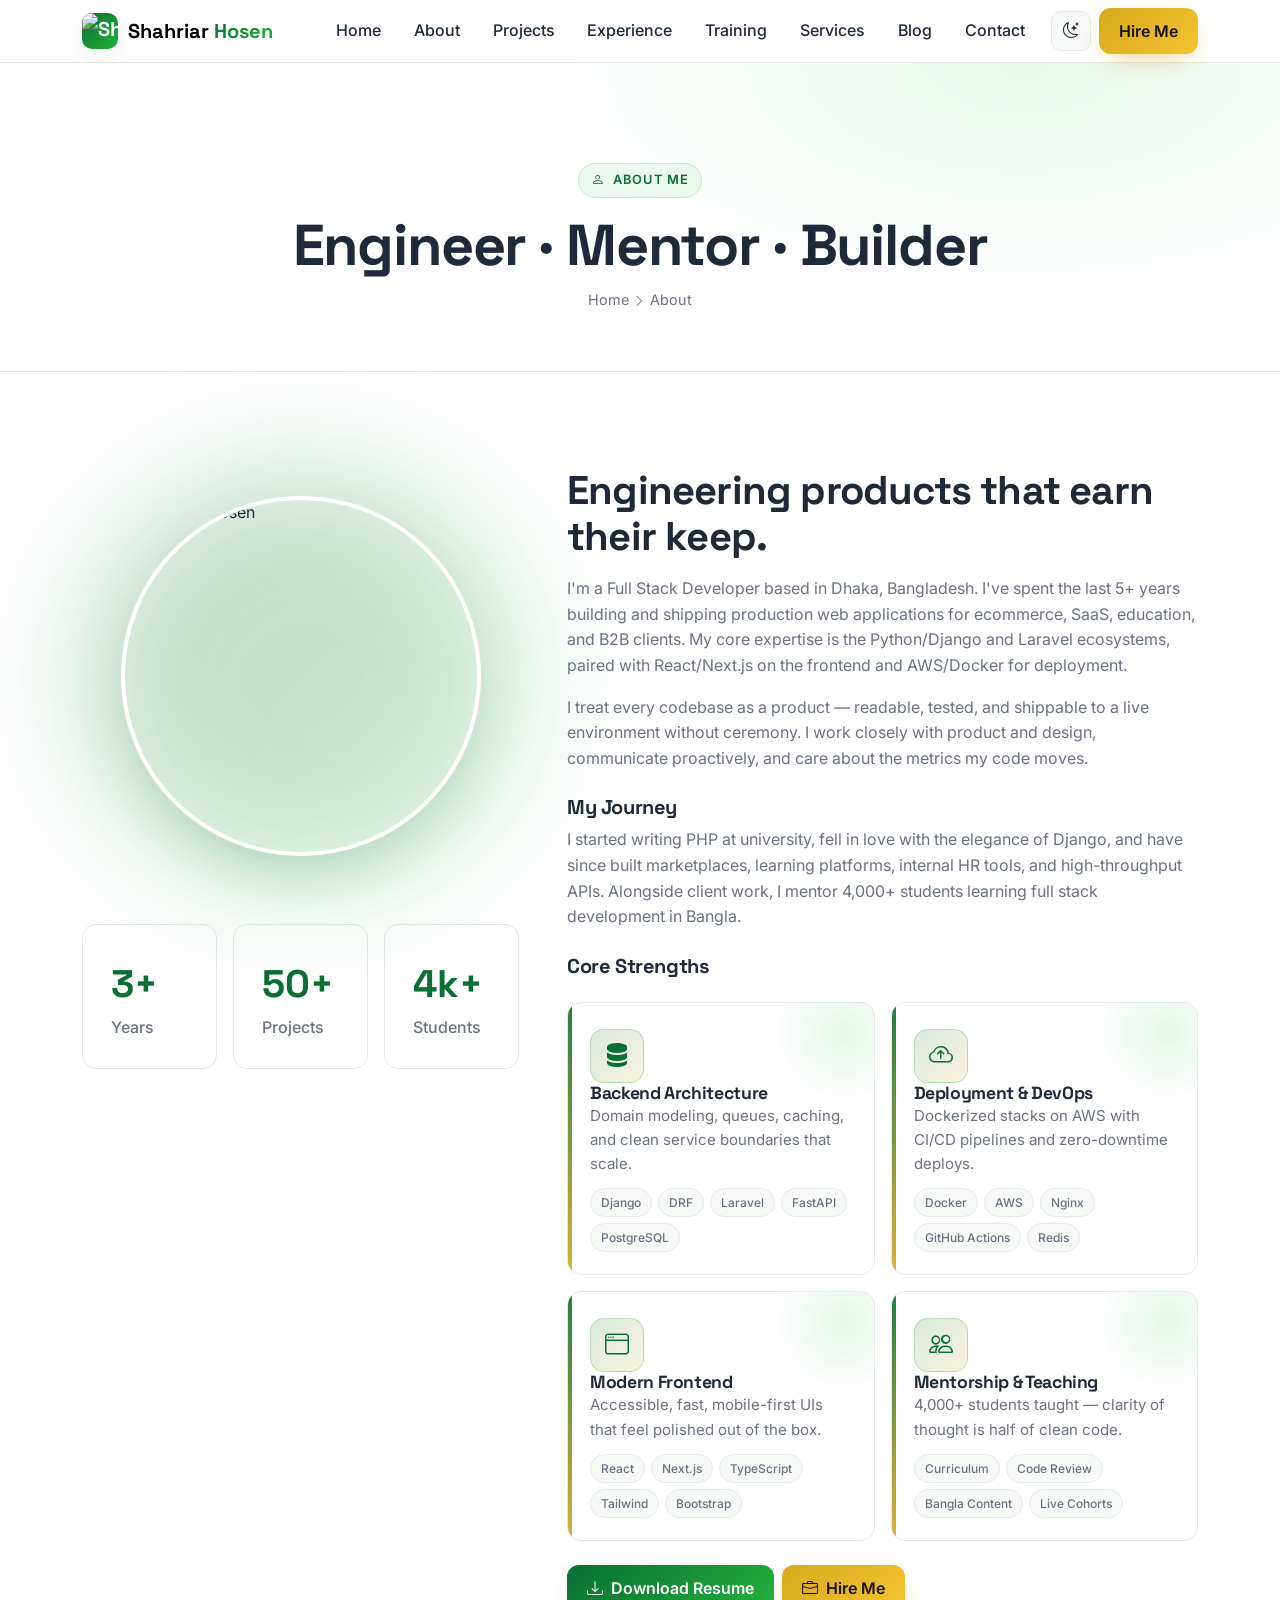
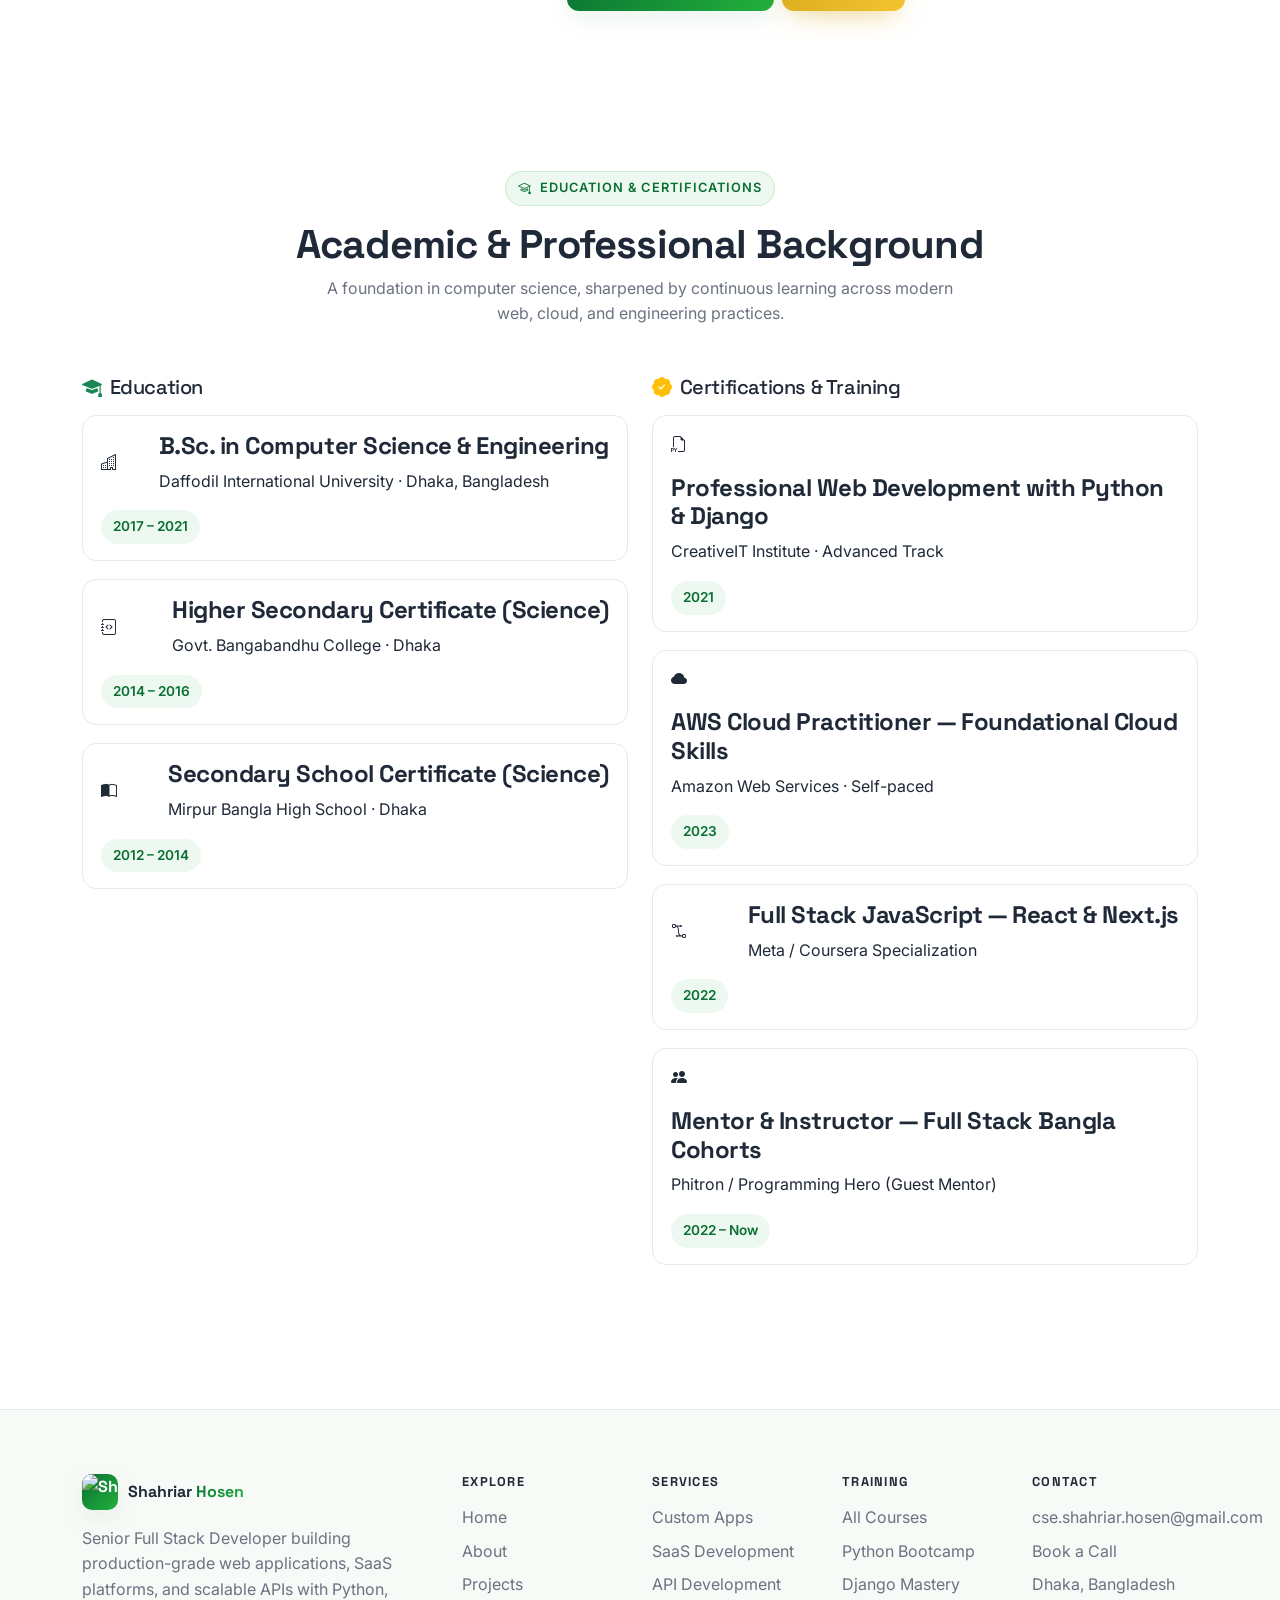
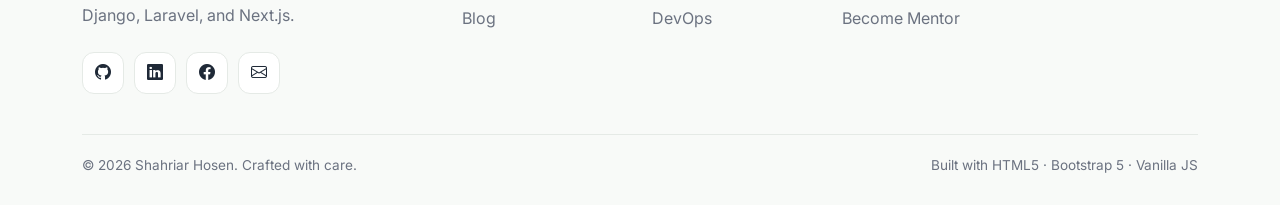
==== commit f53a353e: "Add resume and home page email address change" ====
--- a/about.html
+++ b/about.html
@@ -80,7 +80,7 @@
           <div class="col-md-6"><div class="skill-card"><div class="skill-icon"><i class="bi bi-people"></i></div><h3>Mentorship & Teaching</h3><p>4,000+ students taught — clarity of thought is half of clean code.</p><div class="skill-tags"><span>Curriculum</span><span>Code Review</span><span>Bangla Content</span><span>Live Cohorts</span></div></div></div>
         </div>
         <div class="mt-4 d-flex flex-wrap gap-2">
-          <a href="#" class="btn btn-primary-green"><i class="bi bi-download me-2"></i>Download Resume</a>
+          <a href="./assets/Shahriar_Hosen_python_developer.pdf" class="btn btn-primary-green"><i class="bi bi-download me-2"></i>Download Resume</a>
           <a href="contact.html" class="btn btn-gold"><i class="bi bi-briefcase me-2"></i>Hire Me</a>
         </div>
       </div>
@@ -174,13 +174,13 @@
           <a class="social-icon" href="https://github.com/cseshahriar" aria-label="GitHub"><i class="bi bi-github"></i></a>
           <a class="social-icon" href="#" aria-label="LinkedIn"><i class="bi bi-linkedin"></i></a>
           <a class="social-icon" href="#" aria-label="Facebook"><i class="bi bi-facebook"></i></a>
-          <a class="social-icon" href="mailto:hello@shahriar.dev" aria-label="Email"><i class="bi bi-envelope"></i></a>
+          <a class="social-icon" href="mailto:cse.shahriar.hosen@gmail.com" aria-label="Email"><i class="bi bi-envelope"></i></a>
         </div>
       </div>
       <div class="col-6 col-lg-2"><h6>Explore</h6><ul><li><a href="index.html">Home</a></li><li><a href="about.html">About</a></li><li><a href="projects.html">Projects</a></li><li><a href="blog.html">Blog</a></li></ul></div>
       <div class="col-6 col-lg-2"><h6>Services</h6><ul><li><a href="services.html">Custom Apps</a></li><li><a href="services.html">SaaS Development</a></li><li><a href="services.html">API Development</a></li><li><a href="services.html">DevOps</a></li></ul></div>
       <div class="col-6 col-lg-2"><h6>Training</h6><ul><li><a href="training.html">All Courses</a></li><li><a href="training.html">Python Bootcamp</a></li><li><a href="training.html">Django Mastery</a></li><li><a href="training.html">Become Mentor</a></li></ul></div>
-      <div class="col-6 col-lg-2"><h6>Contact</h6><ul><li><a href="mailto:hello@shahriar.dev">hello@shahriar.dev</a></li><li><a href="contact.html">Book a Call</a></li><li><a href="contact.html">Dhaka, Bangladesh</a></li></ul></div>
+      <div class="col-6 col-lg-2"><h6>Contact</h6><ul><li><a href="mailto:cse.shahriar.hosen@gmail.com">cse.shahriar.hosen@gmail.com</a></li><li><a href="contact.html">Book a Call</a></li><li><a href="contact.html">Dhaka, Bangladesh</a></li></ul></div>
     </div>
     <div class="footer-bottom d-md-flex justify-content-between align-items-center">
       <div>© <span id="year"></span> Shahriar Hosen. Crafted with care.</div>
--- a/assets/css/style.css
+++ b/assets/css/style.css
@@ -101,9 +101,9 @@
   display: grid;
   place-items: center;
   border-radius: 14px;
-  background: var(--bg-elev);
-  color: var(--text);
-  border: 1px solid var(--border);
+  background: var(--green-700);
+  color: #fff;
+  border: 1px solid transparent;
   box-shadow: var(--shadow-md);
   opacity: 0;
   visibility: hidden;
@@ -117,7 +117,8 @@
   transform: translateY(0);
 }
 .back-to-top:hover {
-  background: var(--bg-soft);
+  background: var(--green-500);
+  color: #fff;
   transform: translateY(-2px);
 }
 
@@ -143,6 +144,13 @@
   border-bottom: 1px solid var(--border);
 }
 [data-theme="dark"] .site-nav { background: rgba(11,20,16,.8); }
+[data-theme="dark"] .navbar-brand-wrap { color: #fff; }
+[data-theme="dark"] .navbar-brand-wrap .text-gradient {
+  background: linear-gradient(135deg, #ffffff, #c8ffd5);
+  -webkit-background-clip: text;
+  background-clip: text;
+  color: transparent;
+}
 .site-nav .nav-link { color: var(--text); font-weight: 500; padding: .5rem .9rem !important; border-radius: 8px; }
 .site-nav .nav-link:hover { color: var(--green-700); background: var(--bg-soft); }
 .site-nav .nav-link.active {
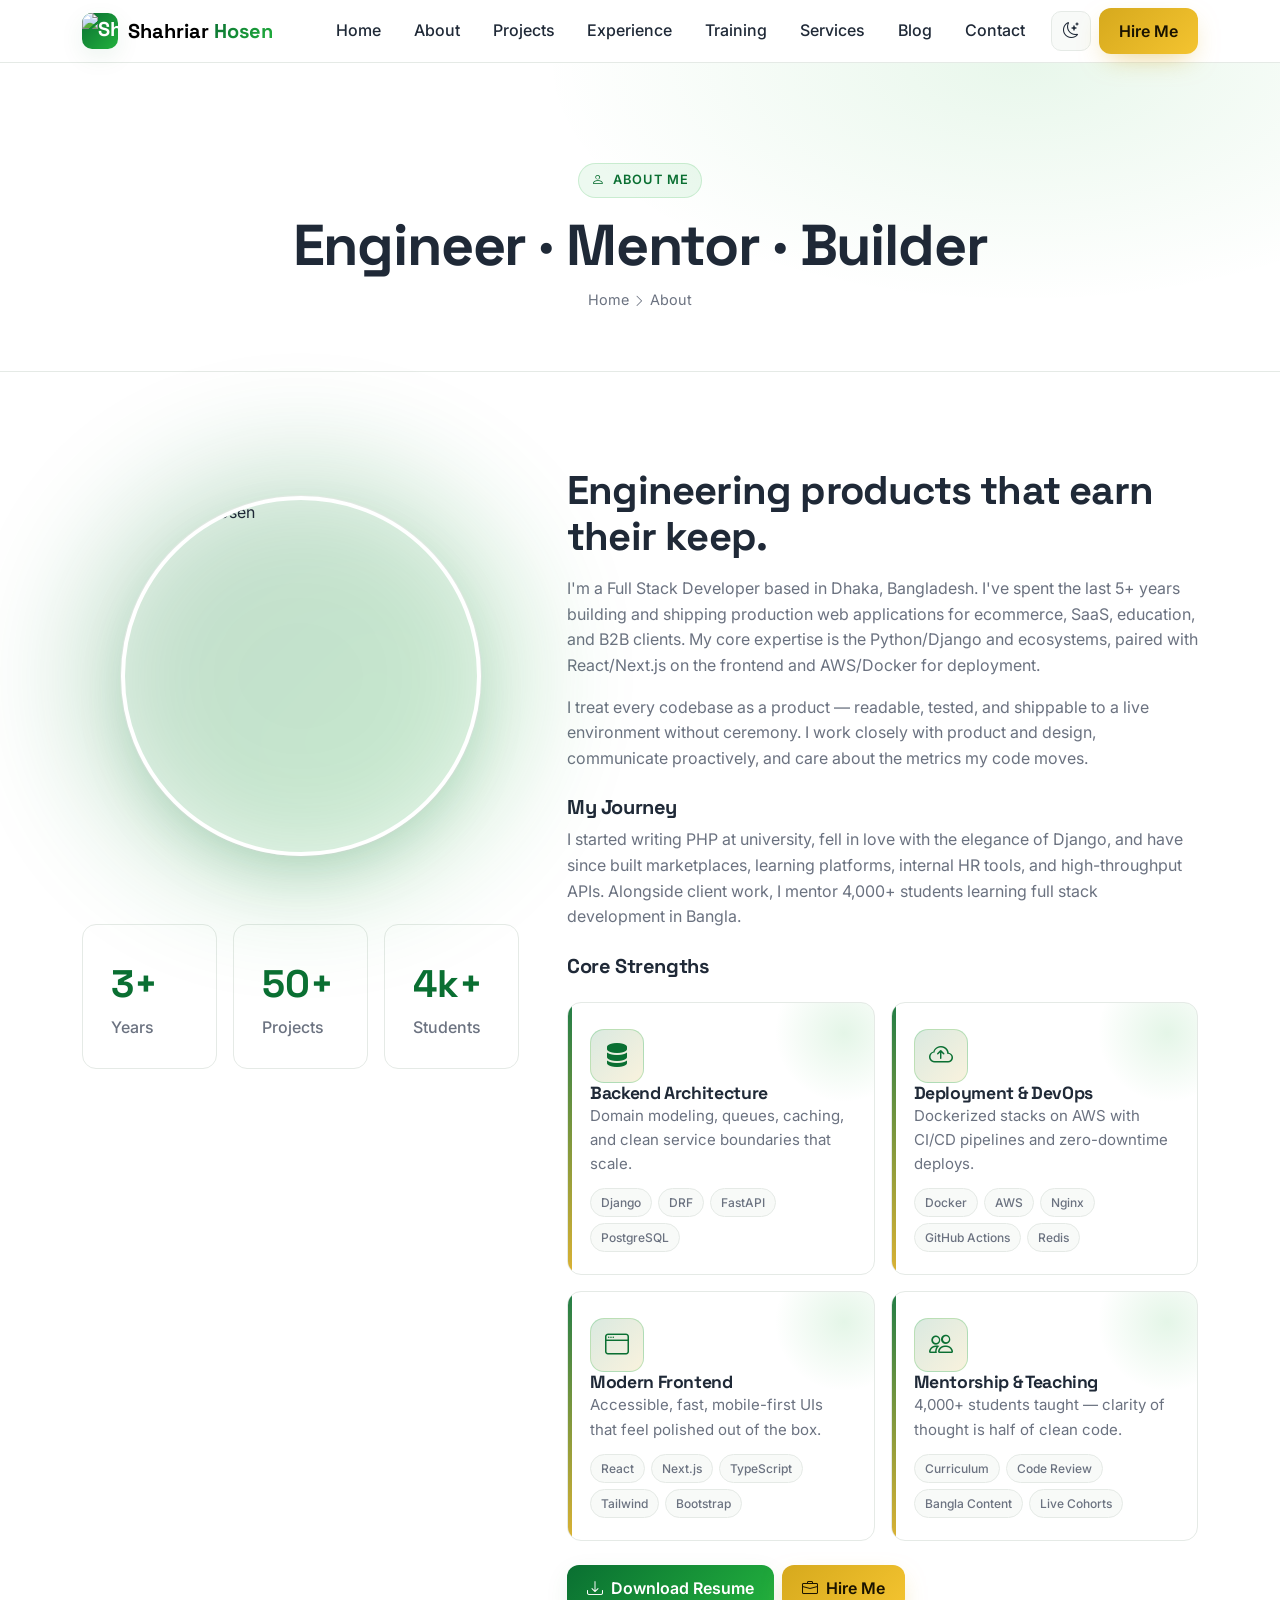
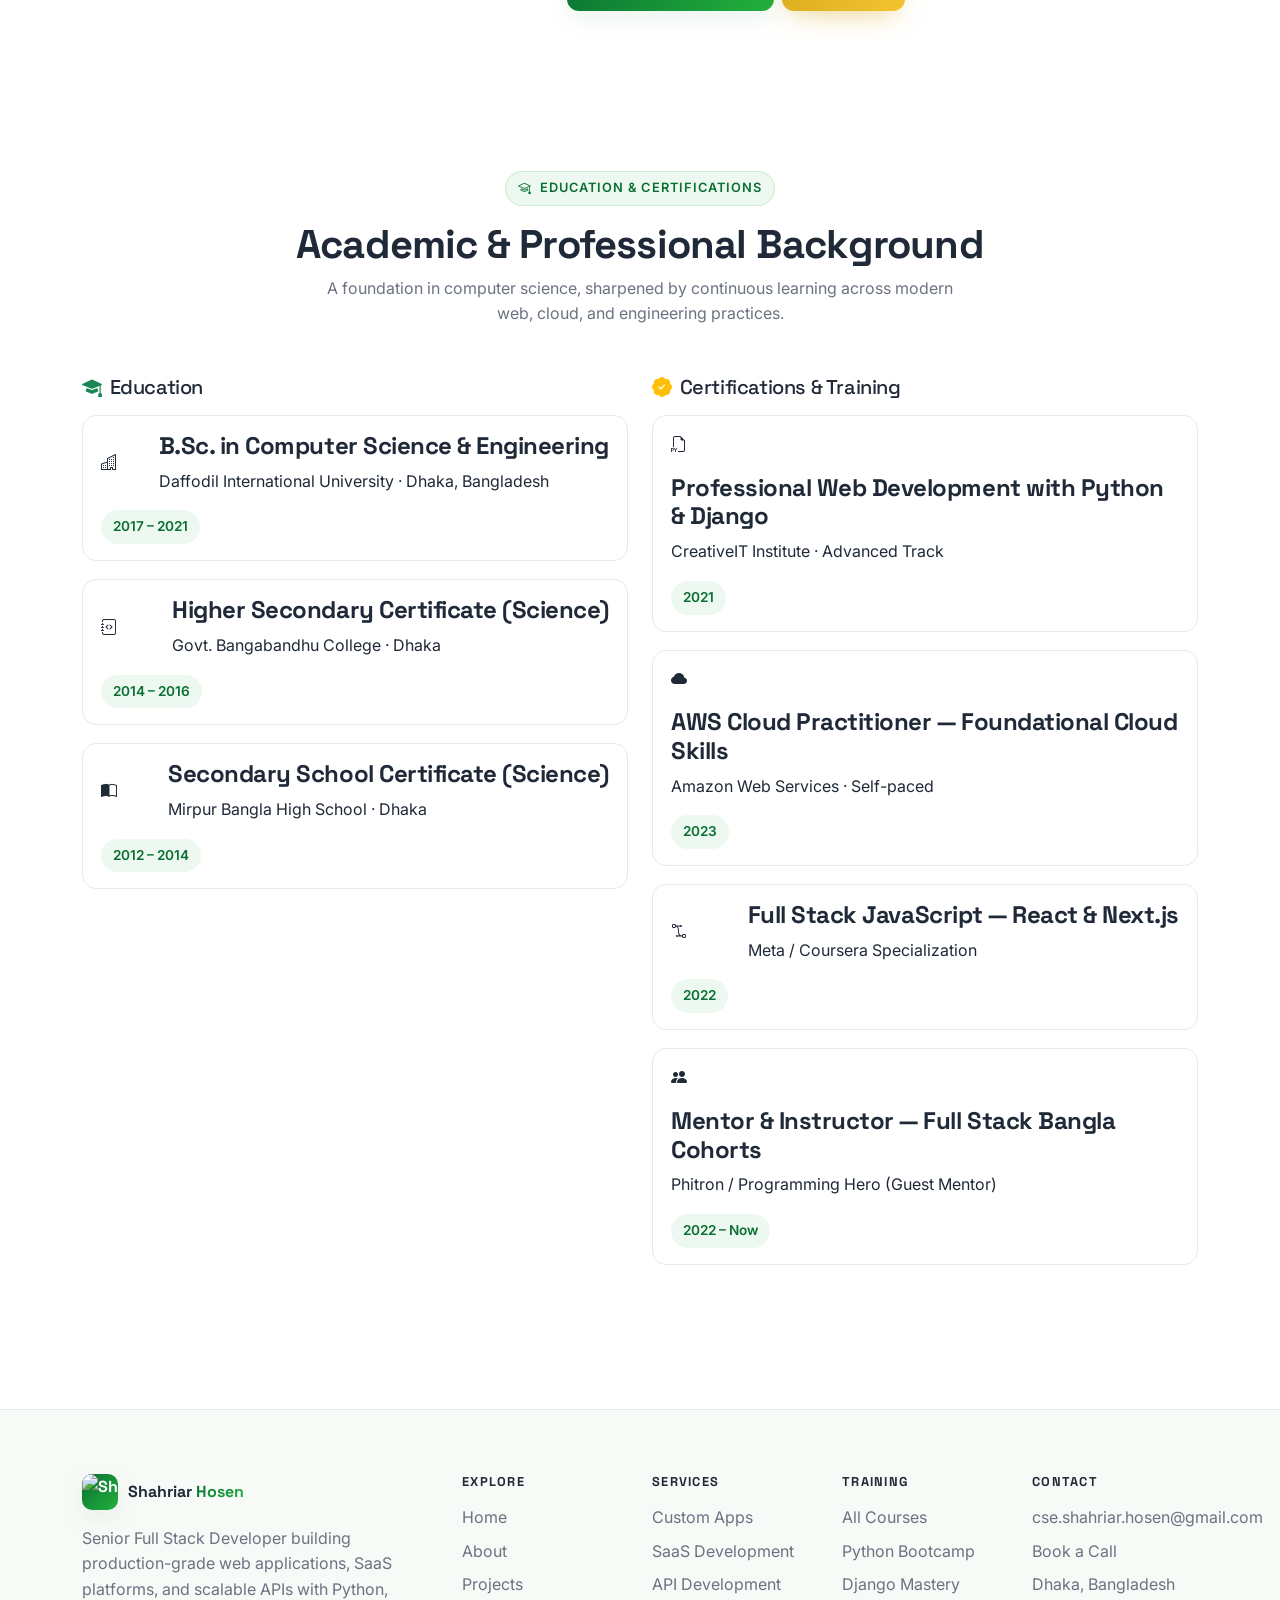
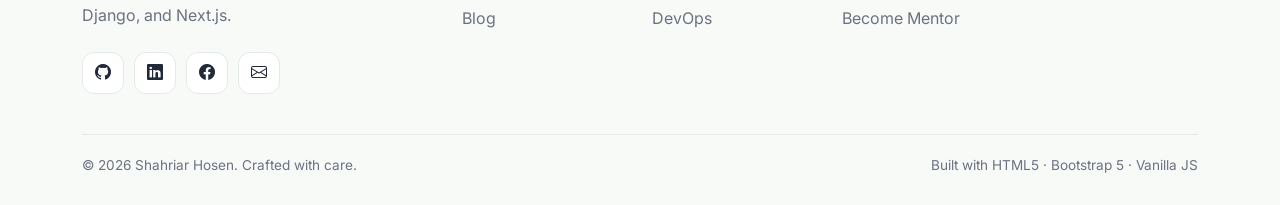
==== commit 31959520: "Redesign pages and change content" ====
--- a/about.html
+++ b/about.html
@@ -4,11 +4,11 @@
 <meta charset="utf-8" />
 <meta name="viewport" content="width=device-width, initial-scale=1" />
 <title>About — Shahriar Hosen, Full Stack Developer</title>
-<meta name="description" content="Learn about Shahriar Hosen — a senior Full Stack Developer with 5+ years building production Django, Laravel, and Next.js applications." />
+<meta name="description" content="Learn about Shahriar Hosen — a senior Full Stack Developer with 5+ years building production Django, and Next.js applications." />
 <meta name="author" content="Shahriar Hosen" />
 <link rel="canonical" href="./about.html" />
 <meta property="og:title" content="About — Shahriar Hosen, Full Stack Developer" />
-<meta property="og:description" content="Learn about Shahriar Hosen — a senior Full Stack Developer with 5+ years building production Django, Laravel, and Next.js applications." />
+<meta property="og:description" content="Learn about Shahriar Hosen — a senior Full Stack Developer with 5+ years building production Django, and Next.js applications." />
 <meta property="og:type" content="website" />
 <meta property="og:image" content="https://avatars.githubusercontent.com/u/28825857?s=400" />
 <meta name="twitter:card" content="summary_large_image" />
@@ -68,13 +68,13 @@
       </div>
       <div class="col-lg-7">
         <h2>Engineering products that earn their keep.</h2>
-        <p class="mt-3">I'm a Full Stack Developer based in Dhaka, Bangladesh. I've spent the last 5+ years building and shipping production web applications for ecommerce, SaaS, education, and B2B clients. My core expertise is the Python/Django and Laravel ecosystems, paired with React/Next.js on the frontend and AWS/Docker for deployment.</p>
+        <p class="mt-3">I'm a Full Stack Developer based in Dhaka, Bangladesh. I've spent the last 5+ years building and shipping production web applications for ecommerce, SaaS, education, and B2B clients. My core expertise is the Python/Django and ecosystems, paired with React/Next.js on the frontend and AWS/Docker for deployment.</p>
         <p>I treat every codebase as a product — readable, tested, and shippable to a live environment without ceremony. I work closely with product and design, communicate proactively, and care about the metrics my code moves.</p>
         <h3 class="mt-4">My Journey</h3>
         <p>I started writing PHP at university, fell in love with the elegance of Django, and have since built marketplaces, learning platforms, internal HR tools, and high-throughput APIs. Alongside client work, I mentor 4,000+ students learning full stack development in Bangla.</p>
         <h3 class="mt-4">Core Strengths</h3>
         <div class="row g-3 mt-1">
-          <div class="col-md-6"><div class="skill-card"><div class="skill-icon"><i class="bi bi-server"></i></div><h3>Backend Architecture</h3><p>Domain modeling, queues, caching, and clean service boundaries that scale.</p><div class="skill-tags"><span>Django</span><span>DRF</span><span>Laravel</span><span>FastAPI</span><span>PostgreSQL</span></div></div></div>
+          <div class="col-md-6"><div class="skill-card"><div class="skill-icon"><i class="bi bi-server"></i></div><h3>Backend Architecture</h3><p>Domain modeling, queues, caching, and clean service boundaries that scale.</p><div class="skill-tags"><span>Django</span><span>DRF</span><span>FastAPI</span><span>PostgreSQL</span></div></div></div>
           <div class="col-md-6"><div class="skill-card"><div class="skill-icon"><i class="bi bi-cloud-arrow-up"></i></div><h3>Deployment & DevOps</h3><p>Dockerized stacks on AWS with CI/CD pipelines and zero-downtime deploys.</p><div class="skill-tags"><span>Docker</span><span>AWS</span><span>Nginx</span><span>GitHub Actions</span><span>Redis</span></div></div></div>
           <div class="col-md-6"><div class="skill-card"><div class="skill-icon"><i class="bi bi-window"></i></div><h3>Modern Frontend</h3><p>Accessible, fast, mobile-first UIs that feel polished out of the box.</p><div class="skill-tags"><span>React</span><span>Next.js</span><span>TypeScript</span><span>Tailwind</span><span>Bootstrap</span></div></div></div>
           <div class="col-md-6"><div class="skill-card"><div class="skill-icon"><i class="bi bi-people"></i></div><h3>Mentorship & Teaching</h3><p>4,000+ students taught — clarity of thought is half of clean code.</p><div class="skill-tags"><span>Curriculum</span><span>Code Review</span><span>Bangla Content</span><span>Live Cohorts</span></div></div></div>
@@ -169,7 +169,7 @@
     <div class="row g-4">
       <div class="col-lg-4">
         <a class="navbar-brand navbar-brand-wrap" href="index.html"><span class="brand-mark"><img src="https://avatars.githubusercontent.com/u/28825857?s=400&u=d6f60e28d149f21e59a58ca9669ea88c9fa37190&v=4" alt="Shahriar Hosen"></span><span>Shahriar <span class="text-gradient">Hosen</span></span></a>
-        <p class="mt-3" style="max-width:340px">Senior Full Stack Developer building production-grade web applications, SaaS platforms, and scalable APIs with Python, Django, Laravel, and Next.js.</p>
+        <p class="mt-3" style="max-width:340px">Senior Full Stack Developer building production-grade web applications, SaaS platforms, and scalable APIs with Python, Django, and Next.js.</p>
         <div class="social-row">
           <a class="social-icon" href="https://github.com/cseshahriar" aria-label="GitHub"><i class="bi bi-github"></i></a>
           <a class="social-icon" href="#" aria-label="LinkedIn"><i class="bi bi-linkedin"></i></a>
--- a/assets/css/style.css
+++ b/assets/css/style.css
@@ -304,6 +304,11 @@
   padding: 24px; height: 100%; transition: all .25s ease;
 }
 
+.section-compact { padding: 56px 0; }
+.section-compact .text-center.mb-4 { margin-bottom: 1.5rem !important; }
+.section-compact .feature-card.feature-card-compact { padding: 16px; }
+.section-compact .feature-card.feature-card-compact .icon-square { margin-bottom: 6px; }
+
 /* contact panel style */
 .feature-card.contact-card {
   display: flex;
